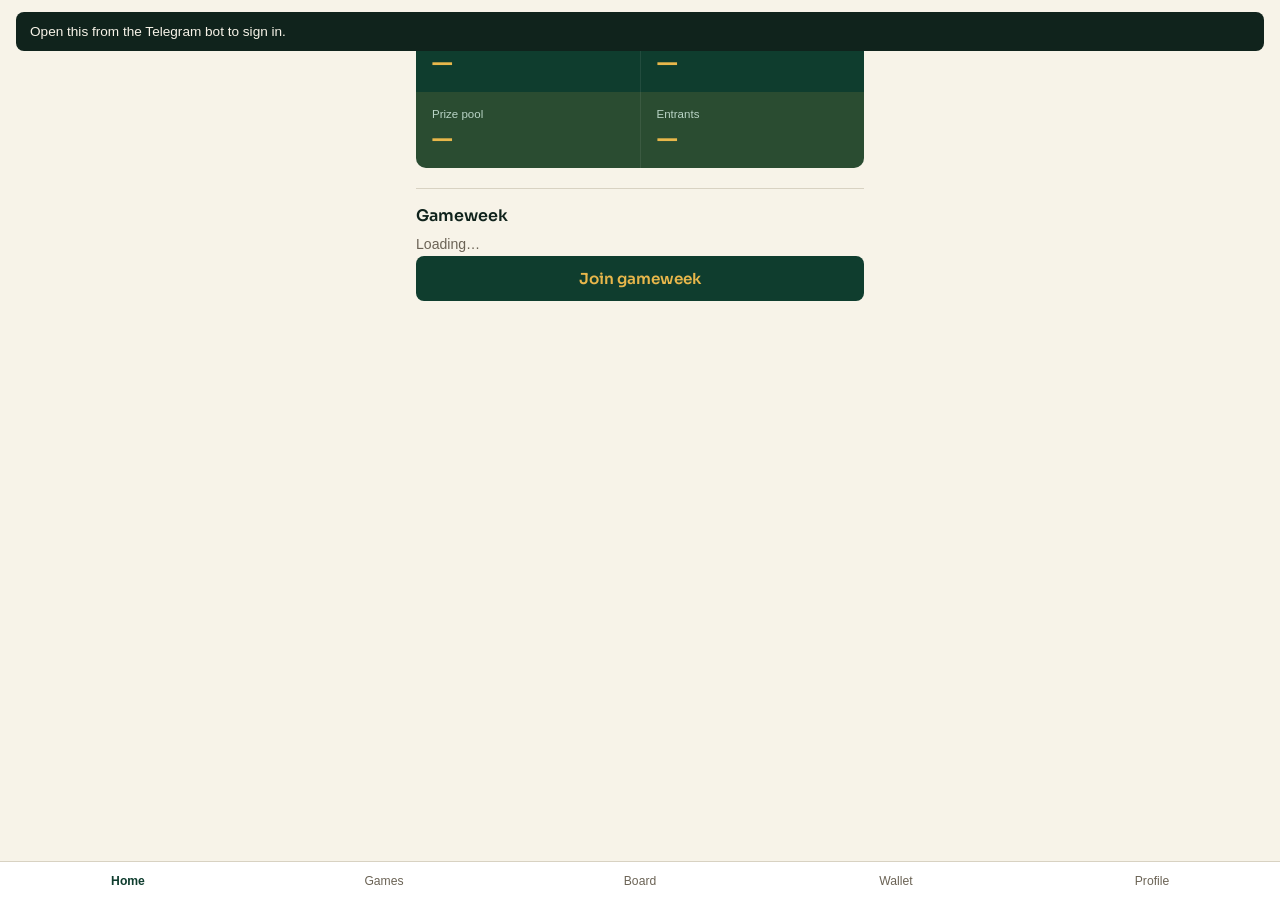
==== miniapp/index.html @ a46699a0 "initial app" ====
<!DOCTYPE html>
<html lang="en">
<head>
<meta charset="UTF-8" />
<meta name="viewport" content="width=device-width, initial-scale=1, viewport-fit=cover" />
<title>Weekly FPL Competition</title>
<script src="https://telegram.org/js/telegram-web-app.js"></script>
<link rel="preconnect" href="https://fonts.googleapis.com">
<link href="https://fonts.googleapis.com/css2?family=Sora:wght@400;600;700&display=swap" rel="stylesheet">
<link rel="stylesheet" href="style.css" />
</head>
<body>

<div id="toast" class="toast" hidden></div>

<main id="app">

  <!-- HOME -->
  <section class="screen" id="screen-home" data-screen>
    <div class="scoreboard">
      <div class="scoreboard-row">
        <div class="scoreboard-cell">
          <span class="cell-label">Wallet</span>
          <span class="cell-value" id="home-balance">—</span>
        </div>
        <div class="scoreboard-cell">
          <span class="cell-label">Your points</span>
          <span class="cell-value" id="home-points">—</span>
        </div>
      </div>
      <div class="scoreboard-row scoreboard-row--gold">
        <div class="scoreboard-cell">
          <span class="cell-label">Prize pool</span>
          <span class="cell-value" id="home-pool">—</span>
        </div>
        <div class="scoreboard-cell">
          <span class="cell-label">Entrants</span>
          <span class="cell-value" id="home-entrants">—</span>
        </div>
      </div>
    </div>

    <div class="block">
      <h2 id="home-gw-title">Gameweek</h2>
      <p class="muted" id="home-gw-deadline">Loading…</p>
      <p class="muted" id="home-gw-status"></p>
      <button class="btn btn-primary" id="join-btn">Join gameweek</button>
    </div>
  </section>

  <!-- GAMES -->
  <section class="screen" id="screen-games" data-screen hidden>
    <h2>This week</h2>
    <div id="games-card" class="block">Loading…</div>
  </section>

  <!-- LEADERBOARD -->
  <section class="screen" id="screen-leaderboard" data-screen hidden>
    <h2>Leaderboard</h2>
    <div id="leaderboard-list" class="list"></div>
  </section>

  <!-- WALLET -->
  <section class="screen" id="screen-wallet" data-screen hidden>
    <div class="balance-hero">
      <span class="cell-label">Available balance</span>
      <span class="cell-value cell-value--big" id="wallet-balance">—</span>
    </div>

    <div class="block">
      <h2>Deposit</h2>
      <p class="muted" id="deposit-instructions">Loading instructions…</p>
      <label class="field">
        <span>Method</span>
        <select id="deposit-method">
          <option value="telebirr">Telebirr</option>
          <option value="cbe">CBE</option>
        </select>
      </label>
      <label class="field">
        <span>Amount (ETB)</span>
        <input id="deposit-amount" type="number" min="1" inputmode="decimal" />
      </label>
      <label class="field">
        <span>Transaction ID</span>
        <input id="deposit-txn" type="text" placeholder="e.g. DIJ3USEE6B" />
      </label>
      <button class="btn btn-primary" id="deposit-submit">Submit for verification</button>
      <p class="muted small">Your wallet is credited after an admin verifies the payment.</p>
    </div>

    <div class="block">
      <h2>Recent deposits</h2>
      <div id="deposit-history" class="list"></div>
    </div>
  </section>

  <!-- PROFILE -->
  <section class="screen" id="screen-profile" data-screen hidden>
    <h2 id="profile-name">—</h2>
    <div class="list">
      <div class="list-row"><span>FPL Team</span><span id="profile-team">—</span></div>
      <div class="list-row"><span>Manager ID</span><span id="profile-manager-id">—</span></div>
      <div class="list-row"><span>Gameweeks played</span><span id="profile-gws">—</span></div>
      <div class="list-row"><span>Best rank</span><span id="profile-best-rank">—</span></div>
      <div class="list-row"><span>Total winnings</span><span id="profile-winnings">—</span></div>
    </div>
  </section>

</main>

<nav id="tabbar">
  <button data-target="screen-home" class="tab active">Home</button>
  <button data-target="screen-games" class="tab">Games</button>
  <button data-target="screen-leaderboard" class="tab">Board</button>
  <button data-target="screen-wallet" class="tab">Wallet</button>
  <button data-target="screen-profile" class="tab">Profile</button>
</nav>

<script src="app.js"></script>
</body>
</html>
---- miniapp/style.css ----
:root {
  --pitch: #0F3D2E;
  --pitch-light: #1B5E42;
  --gold: #E8B74B;
  --cream: #F7F3E8;
  --ink: #10231C;
  --danger: #C24C3B;
  --line: #D8D2C2;
  --radius: 10px;
}

* { box-sizing: border-box; }

html, body {
  height: 100%;
  margin: 0;
  background: var(--cream);
  color: var(--ink);
  font-family: -apple-system, BlinkMacSystemFont, "Segoe UI", sans-serif;
  padding-top: env(safe-area-inset-top, 0px);
  padding-bottom: env(safe-area-inset-bottom, 0px);
}

h2 {
  font-family: "Sora", sans-serif;
  font-weight: 600;
  font-size: 1rem;
  margin: 0 0 10px;
}

#app {
  max-width: 480px;
  margin: 0 auto;
  padding: 16px 16px 88px;
}

.screen[hidden] { display: none; }

/* --- Scoreboard hero (the one bold element) --- */
.scoreboard {
  background: var(--pitch);
  border-radius: var(--radius);
  overflow: hidden;
  margin-bottom: 20px;
}
.scoreboard-row {
  display: flex;
}
.scoreboard-row--gold { background: rgba(232, 183, 75, 0.12); }
.scoreboard-cell {
  flex: 1;
  padding: 16px;
  display: flex;
  flex-direction: column;
  gap: 4px;
  border-right: 1px solid rgba(255,255,255,0.08);
}
.scoreboard-cell:last-child { border-right: none; }
.cell-label {
  font-size: 0.72rem;
  color: #B9D4C6;
}
.cell-value {
  font-family: "Sora", sans-serif;
  font-variant-numeric: tabular-nums;
  font-size: 1.4rem;
  font-weight: 700;
  color: var(--gold);
}

.balance-hero {
  display: flex;
  flex-direction: column;
  gap: 4px;
  padding: 20px 4px 24px;
}
.balance-hero .cell-label { color: #6B6355; }
.balance-hero .cell-value--big {
  color: var(--pitch);
  font-size: 2.2rem;
}

/* --- Generic content blocks (not the SaaS-card kit: flat, divided by rules) --- */
.block {
  padding: 16px 0;
  border-top: 1px solid var(--line);
}
.block:first-of-type { border-top: none; }

.muted { color: #6B6355; font-size: 0.88rem; margin: 4px 0; }
.muted.small { font-size: 0.76rem; }

.btn {
  width: 100%;
  padding: 13px;
  border-radius: 8px;
  border: none;
  font-family: "Sora", sans-serif;
  font-weight: 600;
  font-size: 0.95rem;
  cursor: pointer;
}
.btn-primary {
  background: var(--pitch);
  color: var(--gold);
}
.btn-primary:active { background: var(--pitch-light); }
.btn-primary:disabled { opacity: 0.5; }

.field {
  display: flex;
  flex-direction: column;
  gap: 4px;
  margin-bottom: 12px;
  font-size: 0.82rem;
  color: #6B6355;
}
.field input, .field select {
  padding: 10px;
  border: 1px solid var(--line);
  border-radius: 8px;
  font-size: 0.95rem;
  background: white;
  color: var(--ink);
}

/* --- Lists: plain rows with dividers, like a scoreboard/ledger, not cards --- */
.list { display: flex; flex-direction: column; }
.list-row {
  display: flex;
  justify-content: space-between;
  padding: 10px 2px;
  border-bottom: 1px solid var(--line);
  font-size: 0.9rem;
}
.list-row:last-child { border-bottom: none; }
.list-row.me { background: rgba(232, 183, 75, 0.15); font-weight: 600; }
.list-row .rank {
  font-family: "Sora", sans-serif;
  font-variant-numeric: tabular-nums;
  width: 28px;
  color: #6B6355;
}
.list-row .name { flex: 1; padding: 0 8px; }
.list-row .points { font-variant-numeric: tabular-nums; }

/* --- Bottom tab bar --- */
#tabbar {
  position: fixed;
  bottom: 0;
  left: 0;
  right: 0;
  display: flex;
  background: white;
  border-top: 1px solid var(--line);
  padding-bottom: env(safe-area-inset-bottom, 0px);
}
.tab {
  flex: 1;
  border: none;
  background: none;
  padding: 12px 4px;
  font-size: 0.76rem;
  color: #6B6355;
  font-family: -apple-system, sans-serif;
}
.tab.active { color: var(--pitch); font-weight: 600; }

.toast {
  position: fixed;
  top: calc(env(safe-area-inset-top, 0px) + 12px);
  left: 16px;
  right: 16px;
  background: var(--ink);
  color: var(--cream);
  padding: 12px 14px;
  border-radius: 8px;
  font-size: 0.85rem;
  z-index: 999;
}

@media (prefers-color-scheme: dark) {
  html, body { background: #0B1712; color: var(--cream); }
  .field input, .field select { background: #16281F; color: var(--cream); border-color: #2A4638; }
  #tabbar { background: #0F1E17; border-color: #2A4638; }
  .block { border-color: #2A4638; }
  .list-row { border-color: #2A4638; }
}
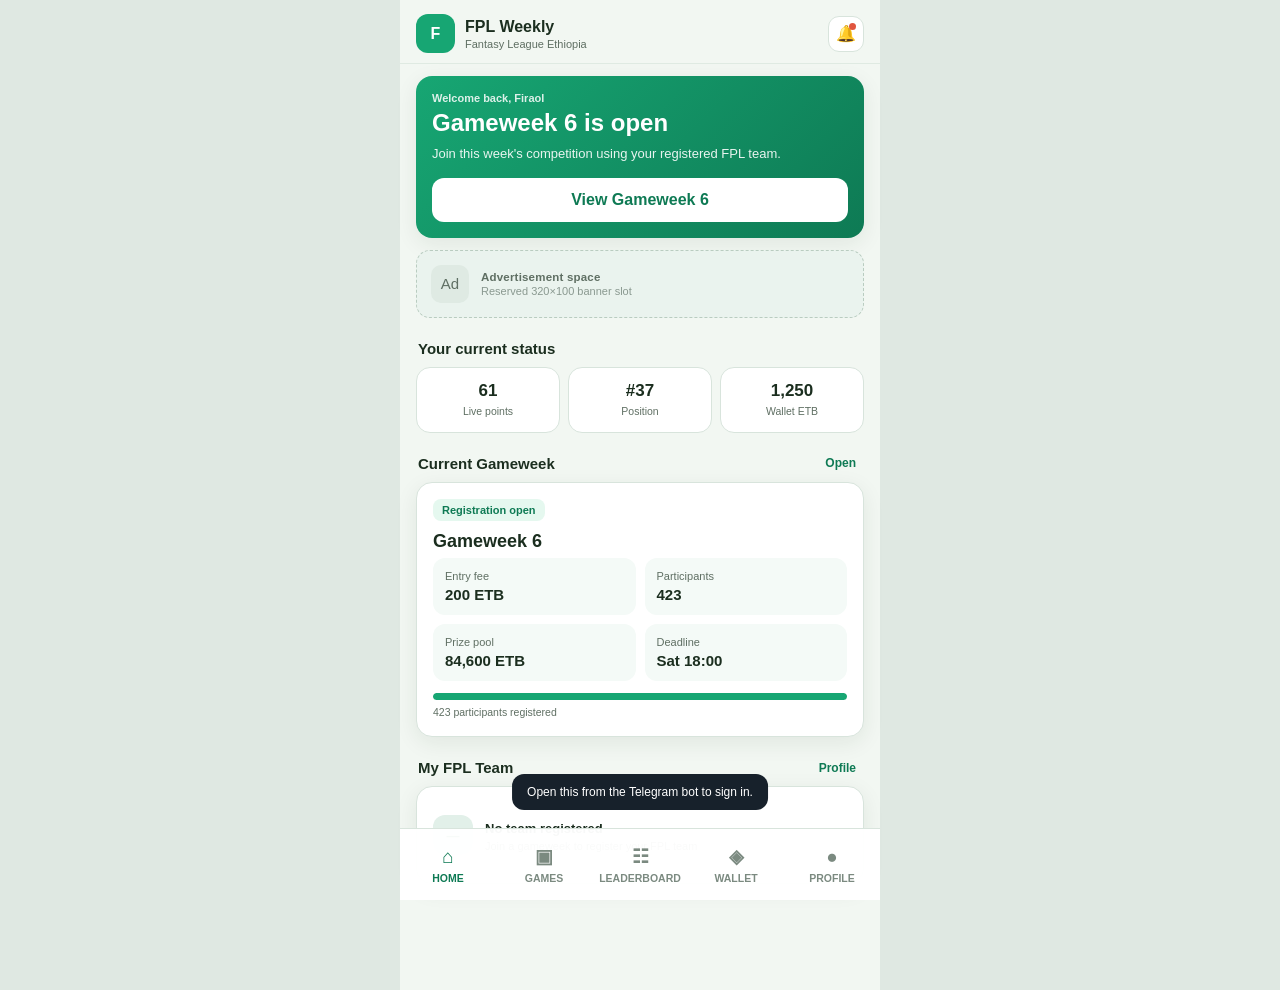
==== commit 58eb872b: "Redesign Mini App and add branded admin panel with real backend wiring" ====
--- a/miniapp/index.html
+++ b/miniapp/index.html
@@ -1,122 +1,979 @@
-<!DOCTYPE html>
+<!doctype html>
 <html lang="en">
 <head>
-<meta charset="UTF-8" />
-<meta name="viewport" content="width=device-width, initial-scale=1, viewport-fit=cover" />
-<title>Weekly FPL Competition</title>
+<meta charset="utf-8">
+<meta name="viewport" content="width=device-width,initial-scale=1,viewport-fit=cover">
+<title>FPL Weekly — Fantasy League Ethiopia</title>
 <script src="https://telegram.org/js/telegram-web-app.js"></script>
-<link rel="preconnect" href="https://fonts.googleapis.com">
-<link href="https://fonts.googleapis.com/css2?family=Sora:wght@400;600;700&display=swap" rel="stylesheet">
-<link rel="stylesheet" href="style.css" />
+<style>
+:root{
+  --bg:#f2f7f2;--card:#fff;--text:#1b2e1f;--muted:#5f6f63;
+  --green:#17a673;--green2:#0e7a54;--green-light:#e2f0e9;--green-soft:#d4efe3;
+  --line:#d8e4dc;--shadow:0 6px 22px rgba(23,50,30,.08);
+  --gold:#b8860b;--red:#c0473f;
+}
+*{box-sizing:border-box}
+body{
+  margin:0;background:#dfe8e2;color:var(--text);
+  font-family:-apple-system,BlinkMacSystemFont,"Segoe UI",Roboto,Arial,sans-serif;
+  -webkit-font-smoothing:antialiased;
+}
+button,input{font:inherit}
+.app{width:min(480px,100%);min-height:100vh;margin:auto;background:var(--bg);padding-bottom:82px;position:relative}
+
+header{
+  position:sticky;top:0;z-index:10;
+  background:rgba(242,247,242,.94);
+  backdrop-filter:blur(14px);
+  padding:14px 16px 10px;
+  border-bottom:1px solid rgba(216,228,220,.7);
+}
+.head{display:flex;align-items:center;justify-content:space-between}
+.brand{display:flex;gap:10px;align-items:center}
+.logo{width:39px;height:39px;border-radius:12px;background:var(--green);color:#fff;display:grid;place-items:center;font-weight:900}
+.brand b{font-size:16px}
+.brand small{display:block;color:var(--muted);font-size:11px;margin-top:2px}
+.bell{position:relative;width:36px;height:36px;border-radius:11px;border:1px solid var(--line);background:#fff;display:grid;place-items:center;font-size:16px;cursor:pointer}
+.bell .dot{position:absolute;top:6px;right:7px;width:7px;height:7px;border-radius:99px;background:#e0553f}
+
+main{padding:12px 16px}
+.screen{display:none}
+.screen.active{display:block}
+
+h1{font-size:24px;margin:5px 0 7px;font-weight:800}
+h2{font-size:18px;margin:0 0 6px;font-weight:800}
+h3{font-size:14px;margin:0 0 12px;font-weight:800}
+p{font-size:13px;line-height:1.5;color:var(--muted);margin:0}
+
+.card{background:var(--card);border:1px solid var(--line);border-radius:16px;padding:16px;margin-bottom:12px;box-shadow:var(--shadow)}
+.hero{background:linear-gradient(135deg,var(--green),var(--green2));color:#fff;border:0}
+.hero p{color:rgba(255,255,255,.9)}
+.eyebrow{font-size:11px;font-weight:700;opacity:.85}
+
+.btn{width:100%;border:0;border-radius:12px;padding:13px 15px;font-weight:700;cursor:pointer;transition:transform .1s ease, opacity .15s ease}
+.btn:active{transform:scale(.98)}
+.btn:disabled{opacity:.5;cursor:not-allowed}
+.btn.primary{background:var(--green);color:#fff}
+.btn.white{background:#fff;color:var(--green2)}
+.btn.secondary{background:#e2ece6;color:var(--text)}
+.btn.danger{background:#fff0f0;color:#b23b3b}
+
+.stack{display:grid;gap:9px}
+.center{text-align:center}
+.muted{color:var(--muted)}
+
+.input{width:100%;border:1px solid var(--line);border-radius:12px;padding:14px;outline:none;background:#fff}
+.input:focus{border-color:var(--green)}
+.input.err{border-color:var(--red)}
+.err-msg{color:var(--red);font-size:11px;margin-top:6px;display:none}
+.label{font-size:12px;font-weight:700;display:block;margin:0 0 7px;color:var(--text)}
+.field{margin:14px 0}
+.hint{font-size:11px;color:var(--muted);margin-top:6px}
+
+.row{display:flex;align-items:center;gap:12px;padding:12px 0;border-bottom:1px solid var(--line)}
+.row:last-child{border-bottom:0}
+.row-main{flex:1;min-width:0}
+.row-main b{font-size:13px}
+.row-main span{display:block;color:var(--muted);font-size:11px;margin-top:3px}
+
+.avatar{width:40px;height:40px;border-radius:12px;flex-shrink:0;background:var(--green-light);display:grid;place-items:center;font-weight:800;color:var(--green2);font-size:13px}
+.avatar.gold{background:#fbf1d9;color:var(--gold)}
+.avatar.sm{width:32px;height:32px;font-size:14px;border-radius:10px}
+
+.badge{display:inline-flex;border-radius:8px;padding:5px 9px;font-size:11px;font-weight:700}
+.live{background:#e5f8ef;color:#0e7a54}
+.pending{background:#fff4dc;color:#9b6500}
+.final{background:#e6f2e9;color:#1f6d4b}
+
+.alert{background:#fff7e5;color:#835d17;border-radius:12px;padding:12px;font-size:11.5px;line-height:1.45;margin-bottom:12px}
+
+.info-grid{display:grid;grid-template-columns:1fr 1fr;gap:9px}
+.info{background:#f4faf7;border-radius:12px;padding:12px}
+.info small{display:block;color:var(--muted);font-size:11px}
+.info b{display:block;margin-top:4px;font-size:15px}
+
+.stats{display:grid;grid-template-columns:repeat(3,1fr);gap:8px}
+.stats.four{grid-template-columns:repeat(2,1fr)}
+.stat{background:#fff;border:1px solid var(--line);border-radius:14px;padding:13px 8px;text-align:center}
+.stat b{display:block;font-size:17px}
+.stat span{font-size:10.5px;color:var(--muted)}
+
+.progress{height:7px;background:#deeae2;border-radius:99px;overflow:hidden;margin-top:12px}
+.progress i{display:block;height:100%;background:var(--green);border-radius:99px;transition:width .4s ease}
+
+.section{display:flex;justify-content:space-between;align-items:center;margin:22px 2px 10px}
+.section b{font-size:15px}
+.section button{border:0;background:none;color:var(--green2);font-size:12px;font-weight:700}
+
+.nav{position:fixed;bottom:0;left:50%;transform:translateX(-50%);width:min(480px,100%);height:72px;background:rgba(255,255,255,.97);border-top:1px solid var(--line);display:grid;grid-template-columns:repeat(5,1fr);padding-bottom:env(safe-area-inset-bottom);z-index:30}
+.nav button{border:0;background:none;color:#7b8a80;font-size:10.5px;font-weight:700}
+.nav button.active{color:var(--green2)}
+.nav span{display:block;font-size:19px;margin-bottom:4px}
+
+.back{border:0;background:none;padding:4px 0;color:var(--green2);font-weight:700;margin-bottom:14px}
+
+.modal{position:fixed;inset:0;background:rgba(0,0,0,.43);display:none;align-items:flex-end;z-index:50}
+.modal.show{display:flex}
+.sheet{background:#fff;width:min(480px,100%);margin:auto;border-radius:20px 20px 0 0;padding:17px 16px calc(18px + env(safe-area-inset-bottom));max-height:82vh;overflow:auto}
+.handle{height:4px;width:42px;background:#d0ded5;border-radius:99px;margin:0 auto 18px}
+
+.amount{text-align:center;font-size:32px;font-weight:900;margin:16px 0}
+
+.toast{position:fixed;z-index:70;left:50%;bottom:90px;transform:translate(-50%,15px);background:#17212b;color:#fff;border-radius:12px;padding:11px 15px;font-size:12px;max-width:90%;text-align:center;opacity:0;transition:.2s}
+.toast.show{opacity:1;transform:translate(-50%,0)}
+
+.registered-tag{display:flex;align-items:center;gap:8px;background:var(--green-light);color:var(--green2);border-radius:12px;padding:10px 12px;font-size:12px;font-weight:700;margin-bottom:12px}
+.registered-tag span{font-size:15px}
+
+.notif-item{padding:12px 0;border-bottom:1px solid var(--line)}
+.notif-item:last-child{border-bottom:0}
+.notif-item b{font-size:12.5px;display:block;margin-bottom:3px}
+.notif-item p{font-size:12px}
+.notif-item small{color:var(--muted);font-size:10.5px;display:block;margin-top:4px}
+
+.steps-track{display:flex;align-items:center;gap:6px;margin-bottom:16px}
+.steps-track i{flex:1;height:4px;border-radius:99px;background:#deeae2}
+.steps-track i.done{background:var(--green)}
+
+/* Ad slot — reserved placement for future sponsored banners */
+.ad-slot{
+  border:1px dashed #b9ccc0;border-radius:14px;background:#eaf3ee;
+  padding:14px;margin-bottom:12px;display:flex;align-items:center;gap:12px;
+}
+.ad-slot .ad-icon{width:38px;height:38px;border-radius:10px;background:#dfeae3;color:#5f6f63;display:grid;place-items:center;font-size:15px;flex-shrink:0}
+.ad-slot .ad-text b{display:block;font-size:11.5px;color:var(--muted);font-weight:800;letter-spacing:.2px}
+.ad-slot .ad-text span{display:block;font-size:11px;color:#8a9990;margin-top:2px}
+
+.pay-method{
+  display:flex;align-items:center;gap:12px;width:100%;text-align:left;
+  border:1px solid var(--line);border-radius:13px;padding:13px;background:#fff;
+  cursor:pointer;margin-bottom:9px;
+}
+.pay-method:active{transform:scale(.99)}
+.pay-method .pm-icon{width:38px;height:38px;border-radius:10px;display:grid;place-items:center;font-weight:900;color:#fff;font-size:12px;flex-shrink:0}
+.pay-method .pm-icon.telebirr{background:#5a2d82}
+.pay-method .pm-icon.cbe{background:#8b2e2e}
+.pay-method b{font-size:13px;display:block}
+.pay-method span{font-size:11px;color:var(--muted)}
+
+.copy-row{
+  display:flex;align-items:center;justify-content:space-between;gap:10px;
+  background:#f4faf7;border-radius:12px;padding:12px;margin:10px 0;
+}
+.copy-row .cr-label{font-size:11px;color:var(--muted);display:block}
+.copy-row .cr-value{font-size:15px;font-weight:800;letter-spacing:.3px;margin-top:2px;font-family:ui-monospace,SFMono-Regular,Menlo,monospace}
+.copy-row button{border:0;background:var(--green-light);color:var(--green2);font-weight:700;font-size:11.5px;padding:8px 12px;border-radius:9px;cursor:pointer;flex-shrink:0}
+</style>
 </head>
 <body>
-
-<div id="toast" class="toast" hidden></div>
-
-<main id="app">
-
-  <!-- HOME -->
-  <section class="screen" id="screen-home" data-screen>
-    <div class="scoreboard">
-      <div class="scoreboard-row">
-        <div class="scoreboard-cell">
-          <span class="cell-label">Wallet</span>
-          <span class="cell-value" id="home-balance">—</span>
-        </div>
-        <div class="scoreboard-cell">
-          <span class="cell-label">Your points</span>
-          <span class="cell-value" id="home-points">—</span>
-        </div>
+<div class="app">
+<header>
+  <div class="head">
+    <div class="brand">
+      <div class="logo">F</div>
+      <div><b>FPL Weekly</b><small>Fantasy League Ethiopia</small></div>
+    </div>
+    <button class="bell" onclick="openNotifications()" aria-label="Notifications">🔔<span class="dot" id="bellDot"></span></button>
+  </div>
+</header>
+
+<main>
+<!-- HOME -->
+<section id="home" class="screen active">
+  <div class="card hero">
+    <div class="eyebrow">Welcome back, <span id="heroName">Firaol</span></div>
+    <h1>Gameweek 6 is open</h1>
+    <p>Join this week's competition using your registered FPL team.</p>
+    <div style="height:14px"></div>
+    <button class="btn white" onclick="go('games')">View Gameweek 6</button>
+  </div>
+
+  <div class="ad-slot">
+    <div class="ad-icon">Ad</div>
+    <div class="ad-text"><b>Advertisement space</b><span>Reserved 320×100 banner slot</span></div>
+  </div>
+
+  <div class="section"><b>Your current status</b></div>
+  <div class="stats">
+    <div class="stat"><b id="homeLivePoints">61</b><span>Live points</span></div>
+    <div class="stat"><b id="homePosition">#37</b><span>Position</span></div>
+    <div class="stat"><b id="homeWallet">1,250</b><span>Wallet ETB</span></div>
+  </div>
+  <div class="section"><b>Current Gameweek</b><button onclick="go('games')">Open</button></div>
+  <div class="card">
+    <span class="badge live" id="homeStatusBadge">Registration open</span>
+    <h2 style="margin-top:10px">Gameweek 6</h2>
+    <div class="info-grid" id="homeGameweekInfo">
+      <div class="info"><small>Entry fee</small><b>200 ETB</b></div>
+      <div class="info"><small>Participants</small><b id="homeParticipants">423</b></div>
+      <div class="info"><small>Prize pool</small><b id="homePrizePool">84,600 ETB</b></div>
+      <div class="info"><small>Deadline</small><b>Sat 18:00</b></div>
+    </div>
+    <div class="progress"><i id="homeProgressBar"></i></div>
+    <p style="font-size:10.5px;margin-top:5px" id="homeParticipantCount">423 participants registered</p>
+  </div>
+  <div class="section"><b>My FPL Team</b><button onclick="go('profile')">Profile</button></div>
+  <div class="card">
+    <div class="row" id="homeTeamRow">
+      <div class="avatar">—</div>
+      <div class="row-main"><b>No team registered</b><span>Join a gameweek to register your FPL team</span></div>
+    </div>
+  </div>
+</section>
+
+<!-- GAMES -->
+<section id="games" class="screen">
+  <button class="back" onclick="go('home')">‹ Home</button>
+  <span class="badge live" id="gamesStatusBadge">Registration open</span>
+  <h1>Gameweek 6</h1>
+  <p>Entries close at the deadline below. Your score is pulled automatically from official FPL data once the gameweek starts.</p>
+  <div class="card" style="margin-top:14px">
+    <div class="info-grid" id="gamesGameweekInfo">
+      <div class="info"><small>Entry fee</small><b>200 ETB</b></div>
+      <div class="info"><small>Participants</small><b id="gamesParticipants">423</b></div>
+      <div class="info"><small>Prize pool</small><b id="gamesPrizePool">84,600 ETB</b></div>
+      <div class="info"><small>Deadline</small><b>Sat 18:00</b></div>
+    </div>
+  </div>
+  <div class="card">
+    <h3>Prize distribution</h3>
+    <div class="row">
+      <div class="avatar gold">1</div>
+      <div class="row-main"><b>1st Place</b></div>
+      <b id="firstPrize">33,800 ETB</b>
+    </div>
+    <div class="row">
+      <div class="avatar">2</div>
+      <div class="row-main"><b>2nd Place</b></div>
+      <b id="secondPrize">25,300 ETB</b>
+    </div>
+    <div class="row">
+      <div class="avatar">3</div>
+      <div class="row-main"><b>3rd Place</b></div>
+      <b id="thirdPrize">16,900 ETB</b>
+    </div>
+  </div>
+  <div class="alert">Your FPL score is collected automatically from official FPL data. You cannot manually enter or change points.</div>
+  <div id="gamesRegisteredNote" class="registered-tag" style="display:none">
+    <span>✓</span> Playing as <b id="gamesRegisteredTeam"></b> — no need to re-enter your Manager ID
+  </div>
+  <button class="btn primary" id="joinBtn" onclick="startEntry()">Join Gameweek · 200 ETB</button>
+  <button class="btn secondary" style="margin-top:9px" onclick="go('history')">View gameweek history</button>
+</section>
+
+<!-- ONE-TIME REGISTRATION: MANAGER ID ONLY (Telegram already provides name/phone) -->
+<section id="verify" class="screen">
+  <button class="back" onclick="go('games')">‹ Gameweek 6</button>
+  <span class="badge pending">One-time setup</span>
+  <h1>Link your FPL team</h1>
+  <p>Enter your official FPL Manager ID. We'll retrieve your team automatically — you won't be asked for it again.</p>
+  <div class="card" style="margin-top:15px">
+    <div class="row" style="border-bottom:1px solid var(--line);padding-bottom:14px;margin-bottom:4px">
+      <div class="avatar" id="verifyTgAvatar">F</div>
+      <div class="row-main"><b id="verifyTgName">Firaol Dugasaa</b><span id="verifyTgMeta">@firaol · 0961242949</span></div>
+      <span>✓</span>
+    </div>
+    <div class="field" style="margin-top:12px">
+      <label class="label">FPL Manager ID</label>
+      <input id="managerId" class="input" inputmode="numeric" placeholder="e.g. 123456">
+      <div class="err-msg" id="managerIdErr">Enter a valid Manager ID to continue.</div>
+      <p class="hint">Find this in the URL of your team page on the official Fantasy Premier League site.</p>
+    </div>
+    <button class="btn primary" onclick="verifyFPL()">Find my team</button>
+  </div>
+</section>
+
+<!-- CONFIRM TEAM (one-time) -->
+<section id="confirm" class="screen">
+  <button class="back" onclick="go('verify')">‹ Manager ID</button>
+  <span class="badge final">FPL verified</span>
+  <h1>Is this your team?</h1>
+  <p>Review the details retrieved from FPL. Once confirmed, this team is saved to your account for every future gameweek — you won't enter your Manager ID again.</p>
+  <div class="card" style="margin-top:15px;text-align:center">
+    <div class="avatar" style="margin:auto;width:60px;height:60px;font-size:16px" id="confirmAvatar">FD</div>
+    <h2 style="margin-top:12px" id="confirmTeamName">Buna Bandits</h2>
+    <p id="confirmManagerName">Firaol Dugasaa</p>
+    <div class="info-grid" style="margin-top:16px;text-align:left">
+      <div class="info"><small>Manager ID</small><b id="confirmManagerId">123456</b></div>
+      <div class="info"><small>Current GW</small><b>6</b></div>
+      <div class="info"><small>Overall rank</small><b>184,221</b></div>
+      <div class="info"><small>Current points</small><b>61</b></div>
+    </div>
+  </div>
+  <div class="stack">
+    <button class="btn primary" onclick="confirmTeam()">Yes, save this team &amp; join</button>
+    <button class="btn secondary" onclick="go('verify')">No, enter another ID</button>
+  </div>
+</section>
+
+<!-- QUICK JOIN (returning, already-registered users) -->
+<section id="quickjoin" class="screen">
+  <button class="back" onclick="go('games')">‹ Gameweek 6</button>
+  <span class="badge final">Registered team</span>
+  <h1>Confirm your entry</h1>
+  <p>You're already registered — no need to enter your Manager ID again.</p>
+  <div class="card" style="margin-top:15px">
+    <div class="row">
+      <div class="avatar" id="quickAvatar">FD</div>
+      <div class="row-main"><b id="quickTeamName">Buna Bandits</b><span id="quickManagerLine">Firaol Dugasaa · Manager ID 123456</span></div>
+      <span>✓</span>
+    </div>
+  </div>
+  <div class="card">
+    <div class="info-grid">
+      <div class="info"><small>Entry fee</small><b>200 ETB</b></div>
+      <div class="info"><small>Wallet balance</small><b id="quickWalletBalance">1,250 ETB</b></div>
+    </div>
+  </div>
+  <button class="btn primary" onclick="finishJoin()">Confirm &amp; join · 200 ETB</button>
+</section>
+
+<!-- WALLET -->
+<section id="wallet" class="screen">
+  <h1>Wallet</h1>
+  <p>Your internal competition wallet.</p>
+  <div class="card hero" style="margin-top:15px">
+    <div class="eyebrow">Available balance</div>
+    <div class="amount" style="color:#fff;margin:8px 0" id="walletBalance">1,250 ETB</div>
+    <div class="stack">
+      <button class="btn white" onclick="openModal('deposit')">Deposit</button>
+      <button class="btn white" onclick="openModal('withdraw')">Withdraw</button>
+    </div>
+  </div>
+  <div class="stats four">
+    <div class="stat"><b id="statPending">0 ETB</b><span>Pending balance</span></div>
+    <div class="stat"><b id="statDeposits">2,400 ETB</b><span>Total deposits</span></div>
+    <div class="stat"><b id="statEntries">12</b><span>Total entries</span></div>
+    <div class="stat"><b id="statWinnings">8,000 ETB</b><span>Total winnings</span></div>
+  </div>
+  <div class="section"><b>Transactions</b></div>
+  <div class="card" id="txList"></div>
+
+  <div class="ad-slot" style="margin-top:12px">
+    <div class="ad-icon">Ad</div>
+    <div class="ad-text"><b>Advertisement space</b><span>Reserved 320×100 banner slot</span></div>
+  </div>
+</section>
+
+<!-- LEADERBOARD -->
+<section id="leaderboard" class="screen">
+  <h1>Leaderboard</h1>
+  <p>Gameweek 6 · Live points are provisional.</p>
+  <div class="alert" style="margin-top:14px">Final ranking is generated only after official FPL score finalization.</div>
+  <div class="card">
+    <div class="row"><div class="avatar gold">1</div><div class="row-main"><b>Fira FC</b><span>FPL team</span></div><b>94 pts</b></div>
+    <div class="row"><div class="avatar">2</div><div class="row-main"><b>Arsenal X</b><span>FPL team</span></div><b>91 pts</b></div>
+    <div class="row"><div class="avatar">3</div><div class="row-main"><b>Oromia FC</b><span>FPL team</span></div><b>89 pts</b></div>
+    <div class="row"><div class="avatar">4</div><div class="row-main"><b>Blue Lions</b><span>FPL team</span></div><b>87 pts</b></div>
+    <div class="row"><div class="avatar">5</div><div class="row-main"><b>Addis FC</b><span>FPL team</span></div><b>85 pts</b></div>
+    <div class="row" style="background:#e4f2ea;border-radius:12px;padding:12px 8px">
+      <div class="avatar">37</div>
+      <div class="row-main"><b>You</b><span id="lbTeamName">Buna Bandits</span></div>
+      <b>71 pts</b>
+    </div>
+  </div>
+  <div class="card center">
+    <p>Your position</p>
+    <div style="font-size:34px;font-weight:900">#37</div>
+    <p style="margin-top:8px">Your score</p>
+    <div style="font-size:24px;font-weight:900">71 points</div>
+  </div>
+  <button class="btn secondary" onclick="go('history')">View past gameweeks</button>
+</section>
+
+<!-- HISTORY / TRANSPARENCY -->
+<section id="history" class="screen">
+  <button class="back" onclick="go('leaderboard')">‹ Leaderboard</button>
+  <h1>Gameweek history</h1>
+  <p>Every result is generated from verified FPL data and published for full transparency.</p>
+  <div class="card" style="margin-top:14px">
+    <div class="row">
+      <div class="avatar sm">5</div>
+      <div class="row-main"><b>GW5 · Winner: Manager C</b><span>121 participants · Winning score 101 pts</span></div>
+      <b>9,600 ETB</b>
+    </div>
+    <div class="row">
+      <div class="avatar sm">4</div>
+      <div class="row-main"><b>GW4 · Winner: Manager B</b><span>74 participants · Winning score 92 pts</span></div>
+      <b>5,900 ETB</b>
+    </div>
+    <div class="row">
+      <div class="avatar sm">3</div>
+      <div class="row-main"><b>GW3 · Winner: Manager A</b><span>50 participants · Winning score 87 pts</span></div>
+      <b>4,000 ETB</b>
+    </div>
+  </div>
+  <p style="font-size:11px;text-align:center;margin-top:4px">All payouts shown as Success have been verified and paid out.</p>
+</section>
+
+<!-- PROFILE -->
+<section id="profile" class="screen">
+  <h1>My Profile</h1>
+  <div class="card center" style="margin-top:15px">
+    <div class="avatar" style="width:64px;height:64px;margin:auto;font-size:18px" id="profileAvatar">F</div>
+    <h2 style="margin-top:12px" id="profileName">Firaol Dugasaa</h2>
+    <p id="profileUsername">@firaol</p>
+  </div>
+  <div class="card">
+    <div class="row"><div class="row-main"><b>Telegram phone</b><span id="profilePhone">0961242949</span></div></div>
+    <div class="row"><div class="row-main"><b>FPL team</b><span id="profileTeamName">Not registered yet</span></div></div>
+    <div class="row"><div class="row-main"><b>Manager ID</b><span id="profileManagerId">—</span></div></div>
+    <div class="row"><div class="row-main"><b>Gameweeks played</b><span>12</span></div></div>
+    <div class="row"><div class="row-main"><b>Total points</b><span>842</span></div></div>
+    <div class="row"><div class="row-main"><b>Best rank</b><span>#1</span></div></div>
+    <div class="row"><div class="row-main"><b>Total entries</b><span>12</span></div></div>
+    <div class="row"><div class="row-main"><b>Total winnings</b><span>24,500 ETB</span></div></div>
+    <div class="row"><div class="row-main"><b>Total withdrawals</b><span>10,000 ETB</span></div></div>
+  </div>
+</section>
+
+<!-- FINAL RESULT -->
+<section id="result" class="screen">
+  <span class="badge final">Final</span>
+  <h1>Gameweek 5 result</h1>
+  <p>Official FPL score finalized and ranking completed.</p>
+  <div class="card center" style="margin-top:15px">
+    <div style="font-size:40px;font-weight:900">#1</div>
+    <p>Final position</p>
+    <div style="font-size:26px;font-weight:900">92 points</div>
+    <p style="margin-top:10px">Prize awarded</p>
+    <div style="font-size:24px;font-weight:900">8,000 ETB</div>
+  </div>
+  <button class="btn primary" onclick="go('wallet')">View wallet</button>
+</section>
+</main>
+
+<nav class="nav">
+  <button data-go="home" class="active"><span>⌂</span>HOME</button>
+  <button data-go="games"><span>▣</span>GAMES</button>
+  <button data-go="leaderboard"><span>☷</span>LEADERBOARD</button>
+  <button data-go="wallet"><span>◈</span>WALLET</button>
+  <button data-go="profile"><span>●</span>PROFILE</button>
+</nav>
+</div>
+
+<div id="modal" class="modal">
+  <div class="sheet">
+    <div class="handle"></div>
+    <div id="modalBody"></div>
+  </div>
+</div>
+<div id="toast" class="toast"></div>
+
+<script>
+// ============================================================
+// API
+// ============================================================
+const API_BASE = ""; // same-origin: FastAPI serves this file at /miniapp/
+const tg = window.Telegram ? window.Telegram.WebApp : null;
+if (tg) { tg.ready(); tg.expand(); }
+
+let authToken = null;
+
+async function api(path, options = {}) {
+  const headers = { "Content-Type": "application/json", ...(options.headers || {}) };
+  if (authToken) headers.Authorization = `Bearer ${authToken}`;
+  const resp = await fetch(`${API_BASE}${path}`, { ...options, headers });
+  if (!resp.ok) {
+    const body = await resp.json().catch(() => ({}));
+    throw new Error(body.detail || `Request failed (${resp.status})`);
+  }
+  return resp.status === 204 ? null : resp.json();
+}
+
+async function authenticate() {
+  if (!tg || !tg.initData) {
+    toast("Open this from the Telegram bot to sign in.");
+    return false;
+  }
+  const data = await api("/auth/telegram-webapp", {
+    method: "POST",
+    body: JSON.stringify({ init_data: tg.initData }),
+  });
+  authToken = data.access_token;
+  return true;
+}
+
+// ============================================================
+// TELEGRAM IDENTITY — real, from Telegram's signed initData (verified
+// server-side on the /auth/telegram-webapp call above). Phone number
+// isn't available via the Mini App API — it's captured once by the bot
+// during /start and stored server-side, so we pull it from /users/me/profile.
+// ============================================================
+const tgUser = (tg && tg.initDataUnsafe && tg.initDataUnsafe.user) || {
+  first_name: "there", last_name: "", username: "",
+};
+const telegramFullName = [tgUser.first_name, tgUser.last_name].filter(Boolean).join(" ");
+
+// ============================================================
+// STATE — populated from the backend, not hardcoded demo data
+// ============================================================
+let currentGameweek = null;   // GameweekOut from /gameweeks/current
+let profile = null;           // ProfileOut from /users/me/profile
+let wallet = null;            // WalletOut from /wallet/me
+let pendingManagerLookup = null; // { manager_id, team_name, manager_name } while verify->confirm is in progress
+let pendingDeposit = null;    // { amount, method } while the deposit modal is open
+let depositAccounts = null;   // from /deposits/instructions
+
+function etb(n) {
+  return Number(n).toLocaleString("en-US", { maximumFractionDigits: 0 }) + " ETB";
+}
+function roundPrize(n) { return Math.floor(n / 100) * 100; }
+
+// ============================================================
+// DOM ELEMENTS (unchanged ids from the original design)
+// ============================================================
+const homeParticipantsEl = document.getElementById('homeParticipants');
+const homePrizePoolEl    = document.getElementById('homePrizePool');
+const homeParticipantCount = document.getElementById('homeParticipantCount');
+const homeProgressBar    = document.getElementById('homeProgressBar');
+const homeTeamRow        = document.getElementById('homeTeamRow');
+const homeWalletEl       = document.getElementById('homeWallet');
+const homeStatusBadge    = document.getElementById('homeStatusBadge');
+
+const gamesParticipantsEl = document.getElementById('gamesParticipants');
+const gamesPrizePoolEl    = document.getElementById('gamesPrizePool');
+const gamesStatusBadge    = document.getElementById('gamesStatusBadge');
+const firstPrizeEl        = document.getElementById('firstPrize');
+const secondPrizeEl       = document.getElementById('secondPrize');
+const thirdPrizeEl        = document.getElementById('thirdPrize');
+const joinBtn             = document.getElementById('joinBtn');
+const gamesRegisteredNote = document.getElementById('gamesRegisteredNote');
+const gamesRegisteredTeam = document.getElementById('gamesRegisteredTeam');
+
+const walletBalanceEl = document.getElementById('walletBalance');
+
+// ============================================================
+// RENDER
+// ============================================================
+function render() {
+  document.getElementById('heroName').textContent = tgUser.first_name || 'there';
+  document.getElementById('profileName').textContent = telegramFullName || (profile && profile.full_name) || '—';
+  document.getElementById('profileUsername').textContent = tgUser.username ? '@' + tgUser.username : '';
+  document.getElementById('verifyTgName').textContent = telegramFullName;
+  document.getElementById('verifyTgAvatar').textContent = (tgUser.first_name || '?').charAt(0);
+  document.getElementById('confirmManagerName').textContent = telegramFullName;
+
+  if (!currentGameweek) return;
+
+  const pool = Number(currentGameweek.prize_pool);
+  const poolFormatted = etb(pool);
+  const participantsFormatted = currentGameweek.participants.toLocaleString('en-US');
+  const statusLabel = currentGameweek.status.replace(/_/g, ' ');
+
+  homeParticipantsEl.textContent = participantsFormatted;
+  homePrizePoolEl.textContent = poolFormatted;
+  homeParticipantCount.textContent = participantsFormatted + ' participants registered';
+  if (wallet) homeWalletEl.textContent = Number(wallet.available_balance).toLocaleString('en-US');
+  let pct = Math.min((currentGameweek.participants / 1000) * 100, 100);
+  homeProgressBar.style.width = pct + '%';
+  homeStatusBadge.textContent = statusLabel;
+  gamesStatusBadge.textContent = statusLabel;
+  document.querySelector('#home h1').textContent = `Gameweek ${currentGameweek.gw_number} is open`;
+  document.querySelectorAll('#games h1')[0].textContent = `Gameweek ${currentGameweek.gw_number}`;
+
+  gamesParticipantsEl.textContent = participantsFormatted;
+  gamesPrizePoolEl.textContent = poolFormatted;
+
+  // Prize distribution is an ESTIMATE from the live pool until the
+  // gameweek is finalized — actual Prize records are only created after
+  // official FPL scores settle (see the v2 spec's SCORES_FINAL step).
+  firstPrizeEl.textContent  = etb(roundPrize(pool * 0.40));
+  secondPrizeEl.textContent = etb(roundPrize(pool * 0.30));
+  thirdPrizeEl.textContent  = etb(roundPrize(pool * 0.20));
+
+  if (wallet) walletBalanceEl.textContent = etb(wallet.available_balance);
+
+  const hasTeam = profile && profile.fpl_manager_id;
+  if (hasTeam) {
+    const initials = (tgUser.first_name || '?').charAt(0) + (tgUser.last_name || '').charAt(0);
+    homeTeamRow.innerHTML = `
+      <div class="avatar">${initials}</div>
+      <div class="row-main"><b>${profile.fpl_team_name}</b><span>${telegramFullName} · Manager ID ${profile.fpl_manager_id}</span></div>
+      <span>✓</span>`;
+    document.getElementById('profileTeamName').textContent = profile.fpl_team_name;
+    document.getElementById('profileManagerId').textContent = profile.fpl_manager_id;
+    document.getElementById('lbTeamName').textContent = profile.fpl_team_name;
+    gamesRegisteredNote.style.display = 'flex';
+    gamesRegisteredTeam.textContent = profile.fpl_team_name;
+  } else {
+    homeTeamRow.innerHTML = `
+      <div class="avatar">—</div>
+      <div class="row-main"><b>No team registered</b><span>Join a gameweek to register your FPL team</span></div>`;
+    gamesRegisteredNote.style.display = 'none';
+  }
+
+  if (profile) {
+    document.getElementById('profilePhone').textContent = profile.phone_number || '—';
+    document.querySelector('#profile .row:nth-child(4) span').textContent = profile.total_gameweeks;
+    document.querySelector('#profile .row:nth-child(5) span').textContent = profile.total_points;
+    document.querySelector('#profile .row:nth-child(6) span').textContent = profile.best_rank ? '#' + profile.best_rank : '—';
+    document.querySelector('#profile .row:nth-child(7) span').textContent = profile.total_gameweeks;
+    document.querySelector('#profile .row:nth-child(8) span').textContent = etb(profile.total_winnings);
+    document.querySelector('#profile .row:nth-child(9) span').textContent = etb(profile.total_withdrawals);
+  }
+
+  const joined = currentGameweek.my_entry_status === 'confirmed';
+  if (joined) {
+    joinBtn.textContent = `Entry confirmed for Gameweek ${currentGameweek.gw_number}`;
+    joinBtn.disabled = true;
+  } else {
+    joinBtn.textContent = 'Join Gameweek · ' + etb(currentGameweek.entry_fee);
+    joinBtn.disabled = currentGameweek.status !== 'registration_open';
+  }
+}
+
+async function renderWallet() {
+  try {
+    const txns = await api('/wallet/transactions');
+    const statusClass = { success: 'live', approved: 'live', pending: 'pending', failed: 'final', rejected: 'final', cancelled: 'final', reversed: 'final' };
+    const labelMap = { deposit: 'Deposit', entry_fee: 'Gameweek entry', prize: 'Prize', withdrawal: 'Withdrawal', refund: 'Refund', adjustment: 'Adjustment' };
+
+    let pendingTotal = 0, depositsTotal = 0, winningsTotal = 0, entriesCount = 0;
+    txns.forEach(t => {
+      const amt = Number(t.amount);
+      if (t.status === 'pending') pendingTotal += Math.max(amt, 0);
+      if (t.type === 'deposit' && (t.status === 'approved' || t.status === 'success')) depositsTotal += amt;
+      if (t.type === 'prize') winningsTotal += amt;
+      if (t.type === 'entry_fee') entriesCount += 1;
+    });
+    document.getElementById('statPending').textContent = etb(pendingTotal);
+    document.getElementById('statDeposits').textContent = etb(depositsTotal);
+    document.getElementById('statEntries').textContent = entriesCount;
+    document.getElementById('statWinnings').textContent = etb(winningsTotal);
+
+    const txList = document.getElementById('txList');
+    txList.innerHTML = txns.length ? txns.map(t => {
+      const amt = Number(t.amount);
+      const sign = amt >= 0 ? '+' : '-';
+      const icon = amt >= 0 ? '+' : '−';
+      const methodTag = t.method ? ' · ' + t.method : '';
+      return `
+      <div class="row">
+        <div class="avatar sm">${icon}</div>
+        <div class="row-main"><b>${labelMap[t.type] || t.type}</b><span>${methodTag ? methodTag.slice(3) : ''}${methodTag ? ' · ' : ''}${t.status}</span></div>
+        <b>${sign}${Math.abs(amt).toLocaleString('en-US')} ETB</b>
+      </div>`;
+    }).join('') : '<p class="muted" style="padding:8px 0">No transactions yet.</p>';
+  } catch (e) { /* wallet screen just shows empty state */ }
+}
+
+// ============================================================
+// NAVIGATION
+// ============================================================
+const screens = [...document.querySelectorAll('.screen')];
+const nav = [...document.querySelectorAll('.nav button')];
+
+function go(id) {
+  screens.forEach(x => x.classList.toggle('active', x.id === id));
+  nav.forEach(x => x.classList.toggle('active', x.dataset.go === id));
+  scrollTo({ top: 0, behavior: 'smooth' });
+  if (id === 'wallet') renderWallet();
+  if (id === 'leaderboard') renderLeaderboard();
+  if (id === 'history') renderHistory();
+}
+nav.forEach(x => x.onclick = () => go(x.dataset.go));
+
+async function renderLeaderboard() {
+  if (!currentGameweek) return;
+  try {
+    const rows = await api(`/gameweeks/${currentGameweek.id}/leaderboard`);
+    const list = document.querySelector('#leaderboard .card');
+    if (!rows.length) {
+      list.innerHTML = '<p class="muted">No scores yet — check back once the gameweek is live.</p>';
+      return;
+    }
+    const me = rows.find(r => r.is_me);
+    list.innerHTML = rows.slice(0, 10).map((r, i) => `
+      <div class="row" ${r.is_me ? 'style="background:#e4f2ea;border-radius:12px;padding:12px 8px"' : ''}>
+        <div class="avatar ${i === 0 ? 'gold' : ''}">${r.rank ?? i + 1}</div>
+        <div class="row-main"><b>${r.is_me ? 'You' : r.display_name}</b><span>FPL team</span></div>
+        <b>${r.points} pts</b>
+      </div>`).join('');
+    if (me) {
+      document.querySelector('#leaderboard .card.center div:nth-child(2)').textContent = '#' + (me.rank ?? '—');
+      document.querySelector('#leaderboard .card.center div:nth-child(4)').textContent = me.points + ' points';
+    }
+  } catch (e) { /* leave the placeholder rows */ }
+}
+
+async function renderHistory() {
+  try {
+    const gws = await api('/gameweeks/history');
+    const list = document.querySelector('#history .card');
+    list.innerHTML = gws.length ? gws.map(g => `
+      <div class="row">
+        <div class="avatar sm">${g.gw_number}</div>
+        <div class="row-main"><b>GW${g.gw_number}${g.winner_team_name ? ' · Winner: ' + g.winner_team_name : ''}</b><span>${g.participants} participants</span></div>
+        <b>${g.winner_prize ? etb(g.winner_prize) : '—'}</b>
+      </div>`).join('') : '<p class="muted">No archived gameweeks yet.</p>';
+  } catch (e) { /* leave empty */ }
+}
+
+// ============================================================
+// JOIN FLOW
+// ============================================================
+function startEntry() {
+  if (!currentGameweek) return;
+  if (currentGameweek.my_entry_status === 'confirmed') { go('wallet'); return; }
+  if (profile && profile.fpl_manager_id) {
+    const initials = (tgUser.first_name || '?').charAt(0) + (tgUser.last_name || '').charAt(0);
+    document.getElementById('quickAvatar').textContent = initials;
+    document.getElementById('quickTeamName').textContent = profile.fpl_team_name;
+    document.getElementById('quickManagerLine').textContent = telegramFullName + ' · Manager ID ' + profile.fpl_manager_id;
+    document.getElementById('quickWalletBalance').textContent = wallet ? etb(wallet.available_balance) : '—';
+    go('quickjoin');
+  } else {
+    go('verify');
+  }
+}
+
+async function verifyFPL() {
+  const input = document.getElementById('managerId');
+  const err = document.getElementById('managerIdErr');
+  const id = input.value.trim();
+  if (!/^\d{3,10}$/.test(id)) {
+    input.classList.add('err'); err.style.display = 'block'; return;
+  }
+  input.classList.remove('err'); err.style.display = 'none';
+
+  try {
+    const team = await api('/fpl/lookup', { method: 'POST', body: JSON.stringify({ manager_id: id }) });
+    pendingManagerLookup = team;
+    document.getElementById('confirmManagerId').textContent = team.manager_id;
+    document.getElementById('confirmTeamName').textContent = team.team_name;
+    const initials = (tgUser.first_name || '?').charAt(0) + (tgUser.last_name || '').charAt(0);
+    document.getElementById('confirmAvatar').textContent = initials;
+    document.querySelector('#confirm .info-grid .info:nth-child(3) b').textContent = currentGameweek ? currentGameweek.gw_number : '—';
+    document.querySelector('#confirm .info-grid .info:nth-child(4) b').textContent = '—';
+    go('confirm');
+  } catch (e) {
+    input.classList.add('err');
+    err.textContent = e.message || 'No FPL manager found with that ID.';
+    err.style.display = 'block';
+  }
+}
+
+async function confirmTeam() {
+  if (!pendingManagerLookup) return;
+  try {
+    await api('/fpl/confirm', { method: 'POST', body: JSON.stringify({ manager_id: pendingManagerLookup.manager_id }) });
+    toast('Team saved to your account');
+    await loadProfile();
+    render();
+    finishJoin();
+  } catch (e) {
+    toast(e.message);
+  }
+}
+
+async function finishJoin() {
+  if (!currentGameweek) return;
+  try {
+    currentGameweek = await api(`/gameweeks/${currentGameweek.id}/join`, { method: 'POST' });
+    await loadWallet();
+    render();
+    toast(`Entry confirmed for Gameweek ${currentGameweek.gw_number}`);
+    setTimeout(() => go('wallet'), 700);
+  } catch (e) {
+    toast(e.message);
+    go('wallet');
+  }
+}
+
+// ============================================================
+// MODAL (deposit / withdraw)
+// ============================================================
+function openModal(type) {
+  if (type === 'deposit') { pendingDeposit = null; showDepositStep1(); }
+  if (type === 'withdraw') {
+    const body = document.getElementById('modalBody');
+    body.innerHTML = `
+      <h2>Withdraw</h2>
+      <p>Withdraw from your available balance to your registered payment account.</p>
+      <div class="field">
+        <label class="label">Amount (ETB)</label>
+        <input id="withdrawAmount" class="input" value="500" inputmode="decimal">
       </div>
-      <div class="scoreboard-row scoreboard-row--gold">
-        <div class="scoreboard-cell">
-          <span class="cell-label">Prize pool</span>
-          <span class="cell-value" id="home-pool">—</span>
-        </div>
-        <div class="scoreboard-cell">
-          <span class="cell-label">Entrants</span>
-          <span class="cell-value" id="home-entrants">—</span>
-        </div>
+      <div class="field">
+        <label class="label">Destination account</label>
+        <input id="withdrawAccount" class="input" placeholder="Telebirr or bank account number">
       </div>
-    </div>
-
-    <div class="block">
-      <h2 id="home-gw-title">Gameweek</h2>
-      <p class="muted" id="home-gw-deadline">Loading…</p>
-      <p class="muted" id="home-gw-status"></p>
-      <button class="btn btn-primary" id="join-btn">Join gameweek</button>
-    </div>
-  </section>
-
-  <!-- GAMES -->
-  <section class="screen" id="screen-games" data-screen hidden>
-    <h2>This week</h2>
-    <div id="games-card" class="block">Loading…</div>
-  </section>
-
-  <!-- LEADERBOARD -->
-  <section class="screen" id="screen-leaderboard" data-screen hidden>
-    <h2>Leaderboard</h2>
-    <div id="leaderboard-list" class="list"></div>
-  </section>
-
-  <!-- WALLET -->
-  <section class="screen" id="screen-wallet" data-screen hidden>
-    <div class="balance-hero">
-      <span class="cell-label">Available balance</span>
-      <span class="cell-value cell-value--big" id="wallet-balance">—</span>
-    </div>
-
-    <div class="block">
-      <h2>Deposit</h2>
-      <p class="muted" id="deposit-instructions">Loading instructions…</p>
-      <label class="field">
-        <span>Method</span>
-        <select id="deposit-method">
-          <option value="telebirr">Telebirr</option>
-          <option value="cbe">CBE</option>
-        </select>
-      </label>
-      <label class="field">
-        <span>Amount (ETB)</span>
-        <input id="deposit-amount" type="number" min="1" inputmode="decimal" />
-      </label>
-      <label class="field">
-        <span>Transaction ID</span>
-        <input id="deposit-txn" type="text" placeholder="e.g. DIJ3USEE6B" />
-      </label>
-      <button class="btn btn-primary" id="deposit-submit">Submit for verification</button>
-      <p class="muted small">Your wallet is credited after an admin verifies the payment.</p>
-    </div>
-
-    <div class="block">
-      <h2>Recent deposits</h2>
-      <div id="deposit-history" class="list"></div>
-    </div>
-  </section>
-
-  <!-- PROFILE -->
-  <section class="screen" id="screen-profile" data-screen hidden>
-    <h2 id="profile-name">—</h2>
-    <div class="list">
-      <div class="list-row"><span>FPL Team</span><span id="profile-team">—</span></div>
-      <div class="list-row"><span>Manager ID</span><span id="profile-manager-id">—</span></div>
-      <div class="list-row"><span>Gameweeks played</span><span id="profile-gws">—</span></div>
-      <div class="list-row"><span>Best rank</span><span id="profile-best-rank">—</span></div>
-      <div class="list-row"><span>Total winnings</span><span id="profile-winnings">—</span></div>
-    </div>
-  </section>
-
-</main>
-
-<nav id="tabbar">
-  <button data-target="screen-home" class="tab active">Home</button>
-  <button data-target="screen-games" class="tab">Games</button>
-  <button data-target="screen-leaderboard" class="tab">Board</button>
-  <button data-target="screen-wallet" class="tab">Wallet</button>
-  <button data-target="screen-profile" class="tab">Profile</button>
-</nav>
-
-<script src="app.js"></script>
+      <div class="alert">Funds are held pending review, then paid to the account above.</div>
+      <button class="btn primary" onclick="handleWithdraw()">Continue</button>`;
+  }
+  document.getElementById('modal').classList.add('show');
+}
+
+async function showDepositStep1() {
+  if (!depositAccounts) {
+    try { depositAccounts = await api('/deposits/instructions'); } catch (e) { toast(e.message); return; }
+  }
+  const body = document.getElementById('modalBody');
+  body.innerHTML = `
+    <h2>Deposit</h2>
+    <p>Enter an amount, then choose how you'd like to pay.</p>
+    <div class="field">
+      <label class="label">Amount (ETB)</label>
+      <input id="depositAmount" class="input" value="500" inputmode="decimal">
+    </div>
+    <label class="label">Payment method</label>
+    <button class="pay-method" onclick="chooseDepositMethod('telebirr')">
+      <div class="pm-icon telebirr">TB</div>
+      <div><b>Telebirr</b><span>Send via mobile money</span></div>
+    </button>
+    <button class="pay-method" onclick="chooseDepositMethod('cbe')">
+      <div class="pm-icon cbe">CBE</div>
+      <div><b>Commercial Bank of Ethiopia</b><span>Bank transfer</span></div>
+    </button>`;
+}
+
+function chooseDepositMethod(method) {
+  const amt = parseFloat(document.getElementById('depositAmount').value) || 0;
+  if (amt <= 0) { toast('Enter a valid amount'); return; }
+  pendingDeposit = { amount: amt, method: method };
+  showDepositStep2();
+}
+
+function showDepositStep2() {
+  const isTelebirr = pendingDeposit.method === 'telebirr';
+  const label = isTelebirr ? 'Telebirr' : 'Commercial Bank of Ethiopia';
+  const account = isTelebirr ? depositAccounts.telebirr_receiver_number : depositAccounts.cbe_account_number;
+  const holder = isTelebirr ? depositAccounts.telebirr_receiver_name : depositAccounts.cbe_receiver_name;
+  const body = document.getElementById('modalBody');
+  body.innerHTML = `
+    <h2>Pay with ${label}</h2>
+    <p>Send exactly <b>${etb(pendingDeposit.amount)}</b> to the account below, then enter the transaction ID from your payment confirmation.</p>
+    <div class="copy-row">
+      <div><span class="cr-label">${label} number</span><span class="cr-value" id="accNumber">${account}</span></div>
+      <button onclick="copyAccountNumber()">Copy</button>
+    </div>
+    <p style="font-size:11.5px">Account name: <b style="color:var(--text)">${holder}</b></p>
+    <div class="field">
+      <label class="label">Transaction ID / reference code</label>
+      <input id="depositTxCode" class="input" placeholder="e.g. DIJ3USEE6B" style="text-transform:uppercase">
+      <div class="err-msg" id="depositTxCodeErr">Enter the transaction ID from your payment confirmation.</div>
+      <p class="hint">Found in the SMS or receipt you got after sending the payment.</p>
+    </div>
+    <div class="alert">Deposits are held as Pending until the payment is verified by an admin.</div>
+    <div class="stack">
+      <button class="btn primary" onclick="submitDepositForVerification()">Submit for verification</button>
+      <button class="btn secondary" onclick="showDepositStep1()">‹ Change method</button>
+    </div>`;
+}
+
+function copyAccountNumber() {
+  const isTelebirr = pendingDeposit.method === 'telebirr';
+  const account = isTelebirr ? depositAccounts.telebirr_receiver_number : depositAccounts.cbe_account_number;
+  if (navigator.clipboard && navigator.clipboard.writeText) {
+    navigator.clipboard.writeText(account).then(() => toast('Account number copied'))
+      .catch(() => toast('Could not copy — copy manually'));
+  } else {
+    toast('Could not copy — copy manually');
+  }
+}
+
+async function submitDepositForVerification() {
+  const input = document.getElementById('depositTxCode');
+  const err = document.getElementById('depositTxCodeErr');
+  const code = input.value.trim().toUpperCase();
+  if (!/^[A-Z0-9]{3,}$/.test(code)) {
+    input.classList.add('err'); err.style.display = 'block'; return;
+  }
+  input.classList.remove('err'); err.style.display = 'none';
+
+  try {
+    await api('/deposits', {
+      method: 'POST',
+      body: JSON.stringify({ method: pendingDeposit.method, amount: pendingDeposit.amount, transaction_id: code }),
+    });
+    toast('Deposit submitted · pending verification');
+    closeModal();
+    renderWallet();
+  } catch (e) {
+    toast(e.message);
+  }
+}
+
+async function handleWithdraw() {
+  const amt = parseFloat(document.getElementById('withdrawAmount').value) || 0;
+  const account = document.getElementById('withdrawAccount').value.trim();
+  if (amt <= 0) { toast('Enter a valid amount'); return; }
+  if (!account) { toast('Enter a destination account'); return; }
+  try {
+    await api('/withdrawals', {
+      method: 'POST',
+      body: JSON.stringify({ amount: amt, destination_account: account }),
+    });
+    toast('Withdrawal request submitted');
+    closeModal();
+    await loadWallet();
+    render();
+    renderWallet();
+  } catch (e) {
+    toast(e.message);
+  }
+}
+
+function closeModal() { document.getElementById('modal').classList.remove('show'); }
+document.getElementById('modal').onclick = e => { if (e.target.id === 'modal') closeModal(); };
+
+// ============================================================
+// NOTIFICATIONS
+// A lightweight, derived view for now — built from your own recent
+// deposit/withdrawal activity rather than a separate notifications
+// backend, which isn't built yet. Real push-style alerts still come
+// through the Telegram bot itself.
+// ============================================================
+async function openNotifications() {
+  const body = document.getElementById('modalBody');
+  body.innerHTML = '<h2 style="margin-bottom:10px">Recent activity</h2><p class="muted">Loading…</p>';
+  document.getElementById('modal').classList.add('show');
+  document.getElementById('bellDot').style.display = 'none';
+  try {
+    const txns = await api('/wallet/transactions');
+    const labelMap = { deposit: 'Deposit', entry_fee: 'Gameweek entry', prize: 'Prize', withdrawal: 'Withdrawal', refund: 'Refund' };
+    body.innerHTML = '<h2 style="margin-bottom:10px">Recent activity</h2>' +
+      (txns.slice(0, 8).map(t => `
+        <div class="notif-item">
+          <b>${labelMap[t.type] || t.type}</b>
+          <p>${Number(t.amount) >= 0 ? '+' : ''}${Number(t.amount).toLocaleString('en-US')} ETB — ${t.status}</p>
+          <small>${new Date(t.created_at).toLocaleString()}</small>
+        </div>`).join('') || '<p class="muted">Nothing yet.</p>');
+  } catch (e) {
+    body.innerHTML = '<h2>Recent activity</h2><p class="muted">' + e.message + '</p>';
+  }
+}
+
+// ============================================================
+// TOAST
+// ============================================================
+function toast(msg) {
+  const t = document.getElementById('toast');
+  t.textContent = msg;
+  t.classList.add('show');
+  setTimeout(() => t.classList.remove('show'), 2400);
+}
+
+// ============================================================
+// LOAD
+// ============================================================
+async function loadProfile() {
+  try { profile = await api('/users/me/profile'); } catch (e) { /* stays null until FPL team confirmed */ }
+}
+async function loadWallet() {
+  try { wallet = await api('/wallet/me'); } catch (e) { /* ignore */ }
+}
+async function loadGameweek() {
+  try { currentGameweek = await api('/gameweeks/current'); } catch (e) { toast(e.message); }
+}
+
+(async function init() {
+  const ok = await authenticate().catch(e => { toast(e.message); return false; });
+  if (!ok) return;
+  await Promise.all([loadProfile(), loadWallet(), loadGameweek()]);
+  render();
+})();
+</script>
 </body>
 </html>
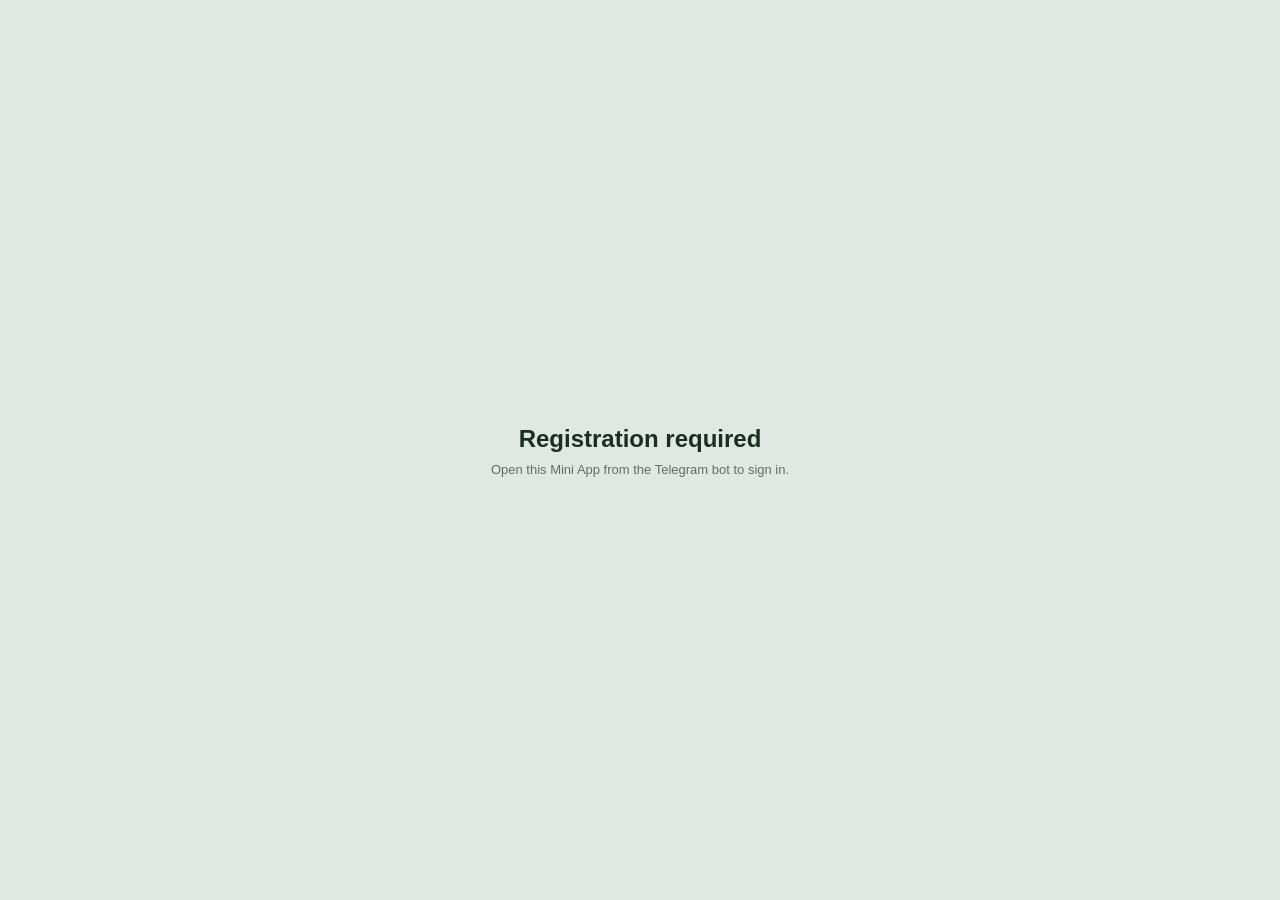
==== commit 530a4da7: "fix: update authentication, internal routes, telegram bot, and miniapp" ====
--- a/miniapp/index.html
+++ b/miniapp/index.html
@@ -1,794 +1,1669 @@
 <!doctype html>
 <html lang="en">
-<head>
-<meta charset="utf-8">
-<meta name="viewport" content="width=device-width,initial-scale=1,viewport-fit=cover">
-<title>FPL Weekly — Fantasy League Ethiopia</title>
-<script src="https://telegram.org/js/telegram-web-app.js"></script>
-<style>
-:root{
-  --bg:#f2f7f2;--card:#fff;--text:#1b2e1f;--muted:#5f6f63;
-  --green:#17a673;--green2:#0e7a54;--green-light:#e2f0e9;--green-soft:#d4efe3;
-  --line:#d8e4dc;--shadow:0 6px 22px rgba(23,50,30,.08);
-  --gold:#b8860b;--red:#c0473f;
-}
-*{box-sizing:border-box}
-body{
-  margin:0;background:#dfe8e2;color:var(--text);
-  font-family:-apple-system,BlinkMacSystemFont,"Segoe UI",Roboto,Arial,sans-serif;
-  -webkit-font-smoothing:antialiased;
-}
-button,input{font:inherit}
-.app{width:min(480px,100%);min-height:100vh;margin:auto;background:var(--bg);padding-bottom:82px;position:relative}
-
-header{
-  position:sticky;top:0;z-index:10;
-  background:rgba(242,247,242,.94);
-  backdrop-filter:blur(14px);
-  padding:14px 16px 10px;
-  border-bottom:1px solid rgba(216,228,220,.7);
-}
-.head{display:flex;align-items:center;justify-content:space-between}
-.brand{display:flex;gap:10px;align-items:center}
-.logo{width:39px;height:39px;border-radius:12px;background:var(--green);color:#fff;display:grid;place-items:center;font-weight:900}
-.brand b{font-size:16px}
-.brand small{display:block;color:var(--muted);font-size:11px;margin-top:2px}
-.bell{position:relative;width:36px;height:36px;border-radius:11px;border:1px solid var(--line);background:#fff;display:grid;place-items:center;font-size:16px;cursor:pointer}
-.bell .dot{position:absolute;top:6px;right:7px;width:7px;height:7px;border-radius:99px;background:#e0553f}
-
-main{padding:12px 16px}
-.screen{display:none}
-.screen.active{display:block}
-
-h1{font-size:24px;margin:5px 0 7px;font-weight:800}
-h2{font-size:18px;margin:0 0 6px;font-weight:800}
-h3{font-size:14px;margin:0 0 12px;font-weight:800}
-p{font-size:13px;line-height:1.5;color:var(--muted);margin:0}
-
-.card{background:var(--card);border:1px solid var(--line);border-radius:16px;padding:16px;margin-bottom:12px;box-shadow:var(--shadow)}
-.hero{background:linear-gradient(135deg,var(--green),var(--green2));color:#fff;border:0}
-.hero p{color:rgba(255,255,255,.9)}
-.eyebrow{font-size:11px;font-weight:700;opacity:.85}
-
-.btn{width:100%;border:0;border-radius:12px;padding:13px 15px;font-weight:700;cursor:pointer;transition:transform .1s ease, opacity .15s ease}
-.btn:active{transform:scale(.98)}
-.btn:disabled{opacity:.5;cursor:not-allowed}
-.btn.primary{background:var(--green);color:#fff}
-.btn.white{background:#fff;color:var(--green2)}
-.btn.secondary{background:#e2ece6;color:var(--text)}
-.btn.danger{background:#fff0f0;color:#b23b3b}
-
-.stack{display:grid;gap:9px}
-.center{text-align:center}
-.muted{color:var(--muted)}
-
-.input{width:100%;border:1px solid var(--line);border-radius:12px;padding:14px;outline:none;background:#fff}
-.input:focus{border-color:var(--green)}
-.input.err{border-color:var(--red)}
-.err-msg{color:var(--red);font-size:11px;margin-top:6px;display:none}
-.label{font-size:12px;font-weight:700;display:block;margin:0 0 7px;color:var(--text)}
-.field{margin:14px 0}
-.hint{font-size:11px;color:var(--muted);margin-top:6px}
-
-.row{display:flex;align-items:center;gap:12px;padding:12px 0;border-bottom:1px solid var(--line)}
-.row:last-child{border-bottom:0}
-.row-main{flex:1;min-width:0}
-.row-main b{font-size:13px}
-.row-main span{display:block;color:var(--muted);font-size:11px;margin-top:3px}
-
-.avatar{width:40px;height:40px;border-radius:12px;flex-shrink:0;background:var(--green-light);display:grid;place-items:center;font-weight:800;color:var(--green2);font-size:13px}
-.avatar.gold{background:#fbf1d9;color:var(--gold)}
-.avatar.sm{width:32px;height:32px;font-size:14px;border-radius:10px}
-
-.badge{display:inline-flex;border-radius:8px;padding:5px 9px;font-size:11px;font-weight:700}
-.live{background:#e5f8ef;color:#0e7a54}
-.pending{background:#fff4dc;color:#9b6500}
-.final{background:#e6f2e9;color:#1f6d4b}
-
-.alert{background:#fff7e5;color:#835d17;border-radius:12px;padding:12px;font-size:11.5px;line-height:1.45;margin-bottom:12px}
-
-.info-grid{display:grid;grid-template-columns:1fr 1fr;gap:9px}
-.info{background:#f4faf7;border-radius:12px;padding:12px}
-.info small{display:block;color:var(--muted);font-size:11px}
-.info b{display:block;margin-top:4px;font-size:15px}
-
-.stats{display:grid;grid-template-columns:repeat(3,1fr);gap:8px}
-.stats.four{grid-template-columns:repeat(2,1fr)}
-.stat{background:#fff;border:1px solid var(--line);border-radius:14px;padding:13px 8px;text-align:center}
-.stat b{display:block;font-size:17px}
-.stat span{font-size:10.5px;color:var(--muted)}
-
-.progress{height:7px;background:#deeae2;border-radius:99px;overflow:hidden;margin-top:12px}
-.progress i{display:block;height:100%;background:var(--green);border-radius:99px;transition:width .4s ease}
-
-.section{display:flex;justify-content:space-between;align-items:center;margin:22px 2px 10px}
-.section b{font-size:15px}
-.section button{border:0;background:none;color:var(--green2);font-size:12px;font-weight:700}
-
-.nav{position:fixed;bottom:0;left:50%;transform:translateX(-50%);width:min(480px,100%);height:72px;background:rgba(255,255,255,.97);border-top:1px solid var(--line);display:grid;grid-template-columns:repeat(5,1fr);padding-bottom:env(safe-area-inset-bottom);z-index:30}
-.nav button{border:0;background:none;color:#7b8a80;font-size:10.5px;font-weight:700}
-.nav button.active{color:var(--green2)}
-.nav span{display:block;font-size:19px;margin-bottom:4px}
-
-.back{border:0;background:none;padding:4px 0;color:var(--green2);font-weight:700;margin-bottom:14px}
-
-.modal{position:fixed;inset:0;background:rgba(0,0,0,.43);display:none;align-items:flex-end;z-index:50}
-.modal.show{display:flex}
-.sheet{background:#fff;width:min(480px,100%);margin:auto;border-radius:20px 20px 0 0;padding:17px 16px calc(18px + env(safe-area-inset-bottom));max-height:82vh;overflow:auto}
-.handle{height:4px;width:42px;background:#d0ded5;border-radius:99px;margin:0 auto 18px}
-
-.amount{text-align:center;font-size:32px;font-weight:900;margin:16px 0}
-
-.toast{position:fixed;z-index:70;left:50%;bottom:90px;transform:translate(-50%,15px);background:#17212b;color:#fff;border-radius:12px;padding:11px 15px;font-size:12px;max-width:90%;text-align:center;opacity:0;transition:.2s}
-.toast.show{opacity:1;transform:translate(-50%,0)}
-
-.registered-tag{display:flex;align-items:center;gap:8px;background:var(--green-light);color:var(--green2);border-radius:12px;padding:10px 12px;font-size:12px;font-weight:700;margin-bottom:12px}
-.registered-tag span{font-size:15px}
-
-.notif-item{padding:12px 0;border-bottom:1px solid var(--line)}
-.notif-item:last-child{border-bottom:0}
-.notif-item b{font-size:12.5px;display:block;margin-bottom:3px}
-.notif-item p{font-size:12px}
-.notif-item small{color:var(--muted);font-size:10.5px;display:block;margin-top:4px}
-
-.steps-track{display:flex;align-items:center;gap:6px;margin-bottom:16px}
-.steps-track i{flex:1;height:4px;border-radius:99px;background:#deeae2}
-.steps-track i.done{background:var(--green)}
-
-/* Ad slot — reserved placement for future sponsored banners */
-.ad-slot{
-  border:1px dashed #b9ccc0;border-radius:14px;background:#eaf3ee;
-  padding:14px;margin-bottom:12px;display:flex;align-items:center;gap:12px;
-}
-.ad-slot .ad-icon{width:38px;height:38px;border-radius:10px;background:#dfeae3;color:#5f6f63;display:grid;place-items:center;font-size:15px;flex-shrink:0}
-.ad-slot .ad-text b{display:block;font-size:11.5px;color:var(--muted);font-weight:800;letter-spacing:.2px}
-.ad-slot .ad-text span{display:block;font-size:11px;color:#8a9990;margin-top:2px}
-
-.pay-method{
-  display:flex;align-items:center;gap:12px;width:100%;text-align:left;
-  border:1px solid var(--line);border-radius:13px;padding:13px;background:#fff;
-  cursor:pointer;margin-bottom:9px;
-}
-.pay-method:active{transform:scale(.99)}
-.pay-method .pm-icon{width:38px;height:38px;border-radius:10px;display:grid;place-items:center;font-weight:900;color:#fff;font-size:12px;flex-shrink:0}
-.pay-method .pm-icon.telebirr{background:#5a2d82}
-.pay-method .pm-icon.cbe{background:#8b2e2e}
-.pay-method b{font-size:13px;display:block}
-.pay-method span{font-size:11px;color:var(--muted)}
-
-.copy-row{
-  display:flex;align-items:center;justify-content:space-between;gap:10px;
-  background:#f4faf7;border-radius:12px;padding:12px;margin:10px 0;
-}
-.copy-row .cr-label{font-size:11px;color:var(--muted);display:block}
-.copy-row .cr-value{font-size:15px;font-weight:800;letter-spacing:.3px;margin-top:2px;font-family:ui-monospace,SFMono-Regular,Menlo,monospace}
-.copy-row button{border:0;background:var(--green-light);color:var(--green2);font-weight:700;font-size:11.5px;padding:8px 12px;border-radius:9px;cursor:pointer;flex-shrink:0}
-</style>
-</head>
-<body>
-<div class="app">
-<header>
-  <div class="head">
-    <div class="brand">
-      <div class="logo">F</div>
-      <div><b>FPL Weekly</b><small>Fantasy League Ethiopia</small></div>
+  <head>
+    <meta charset="utf-8" />
+    <meta
+      name="viewport"
+      content="width=device-width,initial-scale=1,viewport-fit=cover"
+    />
+    <title>FPL Weekly — Fantasy League Ethiopia</title>
+    <script src="https://telegram.org/js/telegram-web-app.js"></script>
+    <style>
+      :root {
+        --bg: #f2f7f2;
+        --card: #fff;
+        --text: #1b2e1f;
+        --muted: #5f6f63;
+        --green: #17a673;
+        --green2: #0e7a54;
+        --green-light: #e2f0e9;
+        --green-soft: #d4efe3;
+        --line: #d8e4dc;
+        --shadow: 0 6px 22px rgba(23, 50, 30, 0.08);
+        --gold: #b8860b;
+        --red: #c0473f;
+      }
+      * {
+        box-sizing: border-box;
+      }
+      body {
+        margin: 0;
+        background: #dfe8e2;
+        color: var(--text);
+        font-family:
+          -apple-system, BlinkMacSystemFont, "Segoe UI", Roboto, Arial,
+          sans-serif;
+        -webkit-font-smoothing: antialiased;
+      }
+      button,
+      input {
+        font: inherit;
+      }
+      .app {
+        width: min(480px, 100%);
+        min-height: 100vh;
+        margin: auto;
+        background: var(--bg);
+        padding-bottom: 82px;
+        position: relative;
+      }
+
+      header {
+        position: sticky;
+        top: 0;
+        z-index: 10;
+        background: rgba(242, 247, 242, 0.94);
+        backdrop-filter: blur(14px);
+        padding: 14px 16px 10px;
+        border-bottom: 1px solid rgba(216, 228, 220, 0.7);
+      }
+      .head {
+        display: flex;
+        align-items: center;
+        justify-content: space-between;
+      }
+      .brand {
+        display: flex;
+        gap: 10px;
+        align-items: center;
+      }
+      .logo {
+        width: 39px;
+        height: 39px;
+        border-radius: 12px;
+        background: var(--green);
+        color: #fff;
+        display: grid;
+        place-items: center;
+        font-weight: 900;
+      }
+      .brand b {
+        font-size: 16px;
+      }
+      .brand small {
+        display: block;
+        color: var(--muted);
+        font-size: 11px;
+        margin-top: 2px;
+      }
+      .bell {
+        position: relative;
+        width: 36px;
+        height: 36px;
+        border-radius: 11px;
+        border: 1px solid var(--line);
+        background: #fff;
+        display: grid;
+        place-items: center;
+        font-size: 16px;
+        cursor: pointer;
+      }
+      .bell .dot {
+        position: absolute;
+        top: 6px;
+        right: 7px;
+        width: 7px;
+        height: 7px;
+        border-radius: 99px;
+        background: #e0553f;
+      }
+
+      main {
+        padding: 12px 16px;
+      }
+      .screen {
+        display: none;
+      }
+      .screen.active {
+        display: block;
+      }
+
+      h1 {
+        font-size: 24px;
+        margin: 5px 0 7px;
+        font-weight: 800;
+      }
+      h2 {
+        font-size: 18px;
+        margin: 0 0 6px;
+        font-weight: 800;
+      }
+      h3 {
+        font-size: 14px;
+        margin: 0 0 12px;
+        font-weight: 800;
+      }
+      p {
+        font-size: 13px;
+        line-height: 1.5;
+        color: var(--muted);
+        margin: 0;
+      }
+
+      .card {
+        background: var(--card);
+        border: 1px solid var(--line);
+        border-radius: 16px;
+        padding: 16px;
+        margin-bottom: 12px;
+        box-shadow: var(--shadow);
+      }
+      .hero {
+        background: linear-gradient(135deg, var(--green), var(--green2));
+        color: #fff;
+        border: 0;
+      }
+      .hero p {
+        color: rgba(255, 255, 255, 0.9);
+      }
+      .eyebrow {
+        font-size: 11px;
+        font-weight: 700;
+        opacity: 0.85;
+      }
+
+      .btn {
+        width: 100%;
+        border: 0;
+        border-radius: 12px;
+        padding: 13px 15px;
+        font-weight: 700;
+        cursor: pointer;
+        transition:
+          transform 0.1s ease,
+          opacity 0.15s ease;
+      }
+      .btn:active {
+        transform: scale(0.98);
+      }
+      .btn:disabled {
+        opacity: 0.5;
+        cursor: not-allowed;
+      }
+      .btn.primary {
+        background: var(--green);
+        color: #fff;
+      }
+      .btn.white {
+        background: #fff;
+        color: var(--green2);
+      }
+      .btn.secondary {
+        background: #e2ece6;
+        color: var(--text);
+      }
+      .btn.danger {
+        background: #fff0f0;
+        color: #b23b3b;
+      }
+
+      .stack {
+        display: grid;
+        gap: 9px;
+      }
+      .center {
+        text-align: center;
+      }
+      .muted {
+        color: var(--muted);
+      }
+
+      .input {
+        width: 100%;
+        border: 1px solid var(--line);
+        border-radius: 12px;
+        padding: 14px;
+        outline: none;
+        background: #fff;
+      }
+      .input:focus {
+        border-color: var(--green);
+      }
+      .input.err {
+        border-color: var(--red);
+      }
+      .err-msg {
+        color: var(--red);
+        font-size: 11px;
+        margin-top: 6px;
+        display: none;
+      }
+      .label {
+        font-size: 12px;
+        font-weight: 700;
+        display: block;
+        margin: 0 0 7px;
+        color: var(--text);
+      }
+      .field {
+        margin: 14px 0;
+      }
+      .hint {
+        font-size: 11px;
+        color: var(--muted);
+        margin-top: 6px;
+      }
+
+      .row {
+        display: flex;
+        align-items: center;
+        gap: 12px;
+        padding: 12px 0;
+        border-bottom: 1px solid var(--line);
+      }
+      .row:last-child {
+        border-bottom: 0;
+      }
+      .row-main {
+        flex: 1;
+        min-width: 0;
+      }
+      .row-main b {
+        font-size: 13px;
+      }
+      .row-main span {
+        display: block;
+        color: var(--muted);
+        font-size: 11px;
+        margin-top: 3px;
+      }
+
+      .avatar {
+        width: 40px;
+        height: 40px;
+        border-radius: 12px;
+        flex-shrink: 0;
+        background: var(--green-light);
+        display: grid;
+        place-items: center;
+        font-weight: 800;
+        color: var(--green2);
+        font-size: 13px;
+      }
+      .avatar.gold {
+        background: #fbf1d9;
+        color: var(--gold);
+      }
+      .avatar.sm {
+        width: 32px;
+        height: 32px;
+        font-size: 14px;
+        border-radius: 10px;
+      }
+
+      .badge {
+        display: inline-flex;
+        border-radius: 8px;
+        padding: 5px 9px;
+        font-size: 11px;
+        font-weight: 700;
+      }
+      .live {
+        background: #e5f8ef;
+        color: #0e7a54;
+      }
+      .pending {
+        background: #fff4dc;
+        color: #9b6500;
+      }
+      .final {
+        background: #e6f2e9;
+        color: #1f6d4b;
+      }
+
+      .alert {
+        background: #fff7e5;
+        color: #835d17;
+        border-radius: 12px;
+        padding: 12px;
+        font-size: 11.5px;
+        line-height: 1.45;
+        margin-bottom: 12px;
+      }
+
+      .info-grid {
+        display: grid;
+        grid-template-columns: 1fr 1fr;
+        gap: 9px;
+      }
+      .info {
+        background: #f4faf7;
+        border-radius: 12px;
+        padding: 12px;
+      }
+      .info small {
+        display: block;
+        color: var(--muted);
+        font-size: 11px;
+      }
+      .info b {
+        display: block;
+        margin-top: 4px;
+        font-size: 15px;
+      }
+
+      .stats {
+        display: grid;
+        grid-template-columns: repeat(3, 1fr);
+        gap: 8px;
+      }
+      .stats.four {
+        grid-template-columns: repeat(2, 1fr);
+      }
+      .stat {
+        background: #fff;
+        border: 1px solid var(--line);
+        border-radius: 14px;
+        padding: 13px 8px;
+        text-align: center;
+      }
+      .stat b {
+        display: block;
+        font-size: 17px;
+      }
+      .stat span {
+        font-size: 10.5px;
+        color: var(--muted);
+      }
+
+      .progress {
+        height: 7px;
+        background: #deeae2;
+        border-radius: 99px;
+        overflow: hidden;
+        margin-top: 12px;
+      }
+      .progress i {
+        display: block;
+        height: 100%;
+        background: var(--green);
+        border-radius: 99px;
+        transition: width 0.4s ease;
+      }
+
+      .section {
+        display: flex;
+        justify-content: space-between;
+        align-items: center;
+        margin: 22px 2px 10px;
+      }
+      .section b {
+        font-size: 15px;
+      }
+      .section button {
+        border: 0;
+        background: none;
+        color: var(--green2);
+        font-size: 12px;
+        font-weight: 700;
+      }
+
+      .nav {
+        position: fixed;
+        bottom: 0;
+        left: 50%;
+        transform: translateX(-50%);
+        width: min(480px, 100%);
+        height: 72px;
+        background: rgba(255, 255, 255, 0.97);
+        border-top: 1px solid var(--line);
+        display: grid;
+        grid-template-columns: repeat(5, 1fr);
+        padding-bottom: env(safe-area-inset-bottom);
+        z-index: 30;
+      }
+      .nav button {
+        border: 0;
+        background: none;
+        color: #7b8a80;
+        font-size: 10.5px;
+        font-weight: 700;
+      }
+      .nav button.active {
+        color: var(--green2);
+      }
+      .nav span {
+        display: block;
+        font-size: 19px;
+        margin-bottom: 4px;
+      }
+
+      .back {
+        border: 0;
+        background: none;
+        padding: 4px 0;
+        color: var(--green2);
+        font-weight: 700;
+        margin-bottom: 14px;
+      }
+
+      .modal {
+        position: fixed;
+        inset: 0;
+        background: rgba(0, 0, 0, 0.43);
+        display: none;
+        align-items: flex-end;
+        z-index: 50;
+      }
+      .modal.show {
+        display: flex;
+      }
+      .sheet {
+        background: #fff;
+        width: min(480px, 100%);
+        margin: auto;
+        border-radius: 20px 20px 0 0;
+        padding: 17px 16px calc(18px + env(safe-area-inset-bottom));
+        max-height: 82vh;
+        overflow: auto;
+      }
+      .handle {
+        height: 4px;
+        width: 42px;
+        background: #d0ded5;
+        border-radius: 99px;
+        margin: 0 auto 18px;
+      }
+
+      .amount {
+        text-align: center;
+        font-size: 32px;
+        font-weight: 900;
+        margin: 16px 0;
+      }
+
+      .toast {
+        position: fixed;
+        z-index: 70;
+        left: 50%;
+        bottom: 90px;
+        transform: translate(-50%, 15px);
+        background: #17212b;
+        color: #fff;
+        border-radius: 12px;
+        padding: 11px 15px;
+        font-size: 12px;
+        max-width: 90%;
+        text-align: center;
+        opacity: 0;
+        transition: 0.2s;
+      }
+      .toast.show {
+        opacity: 1;
+        transform: translate(-50%, 0);
+      }
+
+      .registered-tag {
+        display: flex;
+        align-items: center;
+        gap: 8px;
+        background: var(--green-light);
+        color: var(--green2);
+        border-radius: 12px;
+        padding: 10px 12px;
+        font-size: 12px;
+        font-weight: 700;
+        margin-bottom: 12px;
+      }
+      .registered-tag span {
+        font-size: 15px;
+      }
+
+      .notif-item {
+        padding: 12px 0;
+        border-bottom: 1px solid var(--line);
+      }
+      .notif-item:last-child {
+        border-bottom: 0;
+      }
+      .notif-item b {
+        font-size: 12.5px;
+        display: block;
+        margin-bottom: 3px;
+      }
+      .notif-item p {
+        font-size: 12px;
+      }
+      .notif-item small {
+        color: var(--muted);
+        font-size: 10.5px;
+        display: block;
+        margin-top: 4px;
+      }
+
+      .steps-track {
+        display: flex;
+        align-items: center;
+        gap: 6px;
+        margin-bottom: 16px;
+      }
+      .steps-track i {
+        flex: 1;
+        height: 4px;
+        border-radius: 99px;
+        background: #deeae2;
+      }
+      .steps-track i.done {
+        background: var(--green);
+      }
+
+      /* Ad slot — reserved placement for future sponsored banners */
+      .ad-slot {
+        border: 1px dashed #b9ccc0;
+        border-radius: 14px;
+        background: #eaf3ee;
+        padding: 14px;
+        margin-bottom: 12px;
+        display: flex;
+        align-items: center;
+        gap: 12px;
+      }
+      .ad-slot .ad-icon {
+        width: 38px;
+        height: 38px;
+        border-radius: 10px;
+        background: #dfeae3;
+        color: #5f6f63;
+        display: grid;
+        place-items: center;
+        font-size: 15px;
+        flex-shrink: 0;
+      }
+      .ad-slot .ad-text b {
+        display: block;
+        font-size: 11.5px;
+        color: var(--muted);
+        font-weight: 800;
+        letter-spacing: 0.2px;
+      }
+      .ad-slot .ad-text span {
+        display: block;
+        font-size: 11px;
+        color: #8a9990;
+        margin-top: 2px;
+      }
+
+      .pay-method {
+        display: flex;
+        align-items: center;
+        gap: 12px;
+        width: 100%;
+        text-align: left;
+        border: 1px solid var(--line);
+        border-radius: 13px;
+        padding: 13px;
+        background: #fff;
+        cursor: pointer;
+        margin-bottom: 9px;
+      }
+      .pay-method:active {
+        transform: scale(0.99);
+      }
+      .pay-method .pm-icon {
+        width: 38px;
+        height: 38px;
+        border-radius: 10px;
+        display: grid;
+        place-items: center;
+        font-weight: 900;
+        color: #fff;
+        font-size: 12px;
+        flex-shrink: 0;
+      }
+      .pay-method .pm-icon.telebirr {
+        background: #5a2d82;
+      }
+      .pay-method .pm-icon.cbe {
+        background: #8b2e2e;
+      }
+      .pay-method b {
+        font-size: 13px;
+        display: block;
+      }
+      .pay-method span {
+        font-size: 11px;
+        color: var(--muted);
+      }
+
+      .copy-row {
+        display: flex;
+        align-items: center;
+        justify-content: space-between;
+        gap: 10px;
+        background: #f4faf7;
+        border-radius: 12px;
+        padding: 12px;
+        margin: 10px 0;
+      }
+      .copy-row .cr-label {
+        font-size: 11px;
+        color: var(--muted);
+        display: block;
+      }
+      .copy-row .cr-value {
+        font-size: 15px;
+        font-weight: 800;
+        letter-spacing: 0.3px;
+        margin-top: 2px;
+        font-family: ui-monospace, SFMono-Regular, Menlo, monospace;
+      }
+      .copy-row button {
+        border: 0;
+        background: var(--green-light);
+        color: var(--green2);
+        font-weight: 700;
+        font-size: 11.5px;
+        padding: 8px 12px;
+        border-radius: 9px;
+        cursor: pointer;
+        flex-shrink: 0;
+      }
+    </style>
+  </head>
+  <body>
+    <div class="app" id="miniApp" style="display: none">
+      <header>
+        <div class="head">
+          <div class="brand">
+            <div class="logo">F</div>
+            <div><b>FPL Weekly</b><small>Fantasy League Ethiopia</small></div>
+          </div>
+          <button
+            class="bell"
+            onclick="openNotifications()"
+            aria-label="Notifications"
+          >
+            🔔<span class="dot" id="bellDot"></span>
+          </button>
+        </div>
+      </header>
+
+      <main>
+        <!-- HOME -->
+        <section id="home" class="screen active">
+          <div class="card hero">
+            <div class="eyebrow">
+              Welcome back, <span id="heroName">Firaol</span>
+            </div>
+            <h1>No gameweek open</h1>
+            <p>Join this week's competition using your registered FPL team.</p>
+            <div style="height: 14px"></div>
+            <button class="btn white" onclick="go('games')">View games</button>
+          </div>
+
+          <div class="ad-slot">
+            <div class="ad-icon">Ad</div>
+            <div class="ad-text">
+              <b>Advertisement space</b
+              ><span>Reserved 320×100 banner slot</span>
+            </div>
+          </div>
+
+          <div class="section"><b>Your current status</b></div>
+          <div class="stats">
+            <div class="stat">
+              <b id="homeLivePoints">—</b><span>Live points</span>
+            </div>
+            <div class="stat">
+              <b id="homePosition">—</b><span>Position</span>
+            </div>
+            <div class="stat">
+              <b id="homeWallet">—</b><span>Wallet ETB</span>
+            </div>
+          </div>
+          <div class="section">
+            <b>Current Gameweek</b><button onclick="go('games')">Open</button>
+          </div>
+          <div class="card">
+            <span class="badge pending" id="homeStatusBadge">Loading</span>
+            <h2 style="margin-top: 10px" id="homeGameweekTitle">
+              No gameweek open
+            </h2>
+            <div class="info-grid" id="homeGameweekInfo">
+              <div class="info">
+                <small>Entry fee</small><b id="homeEntryFee">—</b>
+              </div>
+              <div class="info">
+                <small>Participants</small><b id="homeParticipants">—</b>
+              </div>
+              <div class="info">
+                <small>Prize pool</small><b id="homePrizePool">—</b>
+              </div>
+              <div class="info">
+                <small>Deadline</small><b id="homeDeadline">—</b>
+              </div>
+            </div>
+            <div class="progress"><i id="homeProgressBar"></i></div>
+            <p
+              style="font-size: 10.5px; margin-top: 5px"
+              id="homeParticipantCount"
+            >
+              —
+            </p>
+          </div>
+          <div class="section">
+            <b>My FPL Team</b><button onclick="go('profile')">Profile</button>
+          </div>
+          <div class="card">
+            <div class="row" id="homeTeamRow">
+              <div class="avatar">—</div>
+              <div class="row-main">
+                <b>No team registered</b
+                ><span>Join a gameweek to register your FPL team</span>
+              </div>
+            </div>
+          </div>
+        </section>
+
+        <!-- GAMES -->
+        <section id="games" class="screen">
+          <button class="back" onclick="go('home')">‹ Home</button>
+          <span class="badge pending" id="gamesStatusBadge">Loading</span>
+          <h1>No gameweek open</h1>
+          <p>
+            Entries close at the deadline below. Your score is pulled
+            automatically from official FPL data once the gameweek starts.
+          </p>
+          <div class="card" style="margin-top: 14px">
+            <div class="info-grid" id="gamesGameweekInfo">
+              <div class="info">
+                <small>Entry fee</small><b id="gamesEntryFee">—</b>
+              </div>
+              <div class="info">
+                <small>Participants</small><b id="gamesParticipants">—</b>
+              </div>
+              <div class="info">
+                <small>Prize pool</small><b id="gamesPrizePool">—</b>
+              </div>
+              <div class="info">
+                <small>Deadline</small><b id="gamesDeadline">—</b>
+              </div>
+            </div>
+          </div>
+          <div class="card">
+            <h3>Prize distribution</h3>
+            <div class="row">
+              <div class="avatar gold">1</div>
+              <div class="row-main"><b>1st Place</b></div>
+              <b id="firstPrize">—</b>
+            </div>
+            <div class="row">
+              <div class="avatar">2</div>
+              <div class="row-main"><b>2nd Place</b></div>
+              <b id="secondPrize">—</b>
+            </div>
+            <div class="row">
+              <div class="avatar">3</div>
+              <div class="row-main"><b>3rd Place</b></div>
+              <b id="thirdPrize">—</b>
+            </div>
+          </div>
+          <div class="alert">
+            Your FPL score is collected automatically from official FPL data.
+            You cannot manually enter or change points.
+          </div>
+          <div
+            id="gamesRegisteredNote"
+            class="registered-tag"
+            style="display: none"
+          >
+            <span>✓</span> Playing as <b id="gamesRegisteredTeam"></b> — no need
+            to re-enter your Manager ID
+          </div>
+          <button
+            class="btn primary"
+            id="joinBtn"
+            onclick="startEntry()"
+            disabled
+          >
+            Join gameweek
+          </button>
+          <button
+            class="btn secondary"
+            style="margin-top: 9px"
+            onclick="go('history')"
+          >
+            View gameweek history
+          </button>
+        </section>
+
+        <!-- ONE-TIME REGISTRATION: MANAGER ID ONLY (Telegram already provides name/phone) -->
+        <section id="verify" class="screen">
+          <button class="back" onclick="go('games')">‹ Games</button>
+          <span class="badge pending">One-time setup</span>
+          <h1>Link your FPL team</h1>
+          <p>
+            Enter your official FPL Manager ID. We'll retrieve your team
+            automatically — you won't be asked for it again.
+          </p>
+          <div class="card" style="margin-top: 15px">
+            <div
+              class="row"
+              style="
+                border-bottom: 1px solid var(--line);
+                padding-bottom: 14px;
+                margin-bottom: 4px;
+              "
+            >
+              <div class="avatar" id="verifyTgAvatar">—</div>
+              <div class="row-main">
+                <b id="verifyTgName">—</b><span id="verifyTgMeta">—</span>
+              </div>
+              <span>✓</span>
+            </div>
+            <div class="field" style="margin-top: 12px">
+              <label class="label">FPL Manager ID</label>
+              <input
+                id="managerId"
+                class="input"
+                inputmode="numeric"
+                placeholder="e.g. 123456"
+              />
+              <div class="err-msg" id="managerIdErr">
+                Enter a valid Manager ID to continue.
+              </div>
+              <p class="hint">
+                Find this in the URL of your team page on the official Fantasy
+                Premier League site.
+              </p>
+            </div>
+            <button class="btn primary" onclick="verifyFPL()">
+              Find my team
+            </button>
+          </div>
+        </section>
+
+        <!-- CONFIRM TEAM (one-time) -->
+        <section id="confirm" class="screen">
+          <button class="back" onclick="go('verify')">‹ Manager ID</button>
+          <span class="badge final">FPL verified</span>
+          <h1>Is this your team?</h1>
+          <p>
+            Review the details retrieved from FPL. Once confirmed, this team is
+            saved to your account for every future gameweek — you won't enter
+            your Manager ID again.
+          </p>
+          <div class="card" style="margin-top: 15px; text-align: center">
+            <div
+              class="avatar"
+              style="margin: auto; width: 60px; height: 60px; font-size: 16px"
+              id="confirmAvatar"
+            >
+              FD
+            </div>
+            <h2 style="margin-top: 12px" id="confirmTeamName">—</h2>
+            <p id="confirmManagerName">—</p>
+            <div class="info-grid" style="margin-top: 16px; text-align: left">
+              <div class="info">
+                <small>Manager ID</small><b id="confirmManagerId">—</b>
+              </div>
+              <div class="info"><small>Current GW</small><b>—</b></div>
+              <div class="info"><small>Overall rank</small><b>—</b></div>
+              <div class="info"><small>Current points</small><b>—</b></div>
+            </div>
+          </div>
+          <div class="stack">
+            <button class="btn primary" onclick="confirmTeam()">
+              Yes, save this team &amp; join
+            </button>
+            <button class="btn secondary" onclick="go('verify')">
+              No, enter another ID
+            </button>
+          </div>
+        </section>
+
+        <!-- QUICK JOIN (returning, already-registered users) -->
+        <section id="quickjoin" class="screen">
+          <button class="back" onclick="go('games')">‹ Games</button>
+          <span class="badge final">Registered team</span>
+          <h1>Confirm your entry</h1>
+          <p>
+            You're already registered — no need to enter your Manager ID again.
+          </p>
+          <div class="card" style="margin-top: 15px">
+            <div class="row">
+              <div class="avatar" id="quickAvatar">FD</div>
+              <div class="row-main">
+                <b id="quickTeamName">—</b><span id="quickManagerLine">—</span>
+              </div>
+              <span>✓</span>
+            </div>
+          </div>
+          <div class="card">
+            <div class="info-grid">
+              <div class="info">
+                <small>Entry fee</small><b id="quickEntryFee">—</b>
+              </div>
+              <div class="info">
+                <small>Wallet balance</small><b id="quickWalletBalance">—</b>
+              </div>
+            </div>
+          </div>
+          <button class="btn primary" onclick="finishJoin()">
+            Confirm &amp; join
+          </button>
+        </section>
+
+        <!-- WALLET -->
+        <section id="wallet" class="screen">
+          <h1>Wallet</h1>
+          <p>Your internal competition wallet.</p>
+          <div class="card hero" style="margin-top: 15px">
+            <div class="eyebrow">Available balance</div>
+            <div
+              class="amount"
+              style="color: #fff; margin: 8px 0"
+              id="walletBalance"
+            >
+              —
+            </div>
+            <div class="stack">
+              <button class="btn white" onclick="openModal('deposit')">
+                Deposit
+              </button>
+              <button class="btn white" onclick="openModal('withdraw')">
+                Withdraw
+              </button>
+            </div>
+          </div>
+          <div class="stats four">
+            <div class="stat">
+              <b id="statPending">0 ETB</b><span>Pending balance</span>
+            </div>
+            <div class="stat">
+              <b id="statDeposits">—</b><span>Total deposits</span>
+            </div>
+            <div class="stat">
+              <b id="statEntries">—</b><span>Total entries</span>
+            </div>
+            <div class="stat">
+              <b id="statWinnings">—</b><span>Total winnings</span>
+            </div>
+          </div>
+          <div class="section"><b>Transactions</b></div>
+          <div class="card" id="txList"></div>
+
+          <div class="ad-slot" style="margin-top: 12px">
+            <div class="ad-icon">Ad</div>
+            <div class="ad-text">
+              <b>Advertisement space</b
+              ><span>Reserved 320×100 banner slot</span>
+            </div>
+          </div>
+        </section>
+
+        <!-- LEADERBOARD -->
+        <section id="leaderboard" class="screen">
+          <h1>Leaderboard</h1>
+          <p id="leaderboardDescription">Live points are provisional.</p>
+          <div class="alert" style="margin-top: 14px">
+            Final ranking is generated only after official FPL score
+            finalization.
+          </div>
+          <div class="card" id="leaderboardRows">
+            <p class="muted">No scores yet.</p>
+          </div>
+          <div class="card center">
+            <p>Your position</p>
+            <div id="leaderboardRank" style="font-size: 34px; font-weight: 900">
+              —
+            </div>
+            <p style="margin-top: 8px">Your score</p>
+            <div
+              id="leaderboardPoints"
+              style="font-size: 24px; font-weight: 900"
+            >
+              —
+            </div>
+          </div>
+          <button class="btn secondary" onclick="go('history')">
+            View past gameweeks
+          </button>
+        </section>
+
+        <!-- HISTORY / TRANSPARENCY -->
+        <section id="history" class="screen">
+          <button class="back" onclick="go('leaderboard')">
+            ‹ Leaderboard
+          </button>
+          <h1>Gameweek history</h1>
+          <p>
+            Every result is generated from verified FPL data and published for
+            full transparency.
+          </p>
+          <div class="card" id="historyRows">
+            <p class="muted">No archived gameweeks yet.</p>
+          </div>
+          <p style="font-size: 11px; text-align: center; margin-top: 4px">
+            All payouts shown as Success have been verified and paid out.
+          </p>
+        </section>
+
+        <!-- PROFILE -->
+        <section id="profile" class="screen">
+          <h1>My Profile</h1>
+          <div class="card center" style="margin-top: 15px">
+            <div
+              class="avatar"
+              style="width: 64px; height: 64px; margin: auto; font-size: 18px"
+              id="profileAvatar"
+            >
+              F
+            </div>
+            <h2 style="margin-top: 12px" id="profileName">—</h2>
+            <p id="profileUsername"></p>
+          </div>
+          <div class="card">
+            <div class="row">
+              <div class="row-main">
+                <b>Telegram phone</b><span id="profilePhone">—</span>
+              </div>
+            </div>
+            <div class="row">
+              <div class="row-main">
+                <b>FPL team</b><span id="profileTeamName">—</span>
+              </div>
+            </div>
+            <div class="row">
+              <div class="row-main">
+                <b>Manager ID</b><span id="profileManagerId">—</span>
+              </div>
+            </div>
+            <div class="row">
+              <div class="row-main">
+                <b>Gameweeks played</b><span id="profilePlayed">—</span>
+              </div>
+            </div>
+            <div class="row">
+              <div class="row-main">
+                <b>Total points</b><span id="profilePoints">—</span>
+              </div>
+            </div>
+            <div class="row">
+              <div class="row-main">
+                <b>Best rank</b><span id="profileBestRank">—</span>
+              </div>
+            </div>
+            <div class="row">
+              <div class="row-main">
+                <b>Total entries</b><span id="profileEntries">—</span>
+              </div>
+            </div>
+            <div class="row">
+              <div class="row-main">
+                <b>Total winnings</b><span id="profileWinnings">—</span>
+              </div>
+            </div>
+            <div class="row">
+              <div class="row-main">
+                <b>Total withdrawals</b><span id="profileWithdrawals">—</span>
+              </div>
+            </div>
+          </div>
+        </section>
+      </main>
+
+      <nav class="nav">
+        <button data-go="home" class="active"><span>⌂</span>HOME</button>
+        <button data-go="games"><span>▣</span>GAMES</button>
+        <button data-go="leaderboard"><span>☷</span>LEADERBOARD</button>
+        <button data-go="wallet"><span>◈</span>WALLET</button>
+        <button data-go="profile"><span>●</span>PROFILE</button>
+      </nav>
     </div>
-    <button class="bell" onclick="openNotifications()" aria-label="Notifications">🔔<span class="dot" id="bellDot"></span></button>
-  </div>
-</header>
-
-<main>
-<!-- HOME -->
-<section id="home" class="screen active">
-  <div class="card hero">
-    <div class="eyebrow">Welcome back, <span id="heroName">Firaol</span></div>
-    <h1>Gameweek 6 is open</h1>
-    <p>Join this week's competition using your registered FPL team.</p>
-    <div style="height:14px"></div>
-    <button class="btn white" onclick="go('games')">View Gameweek 6</button>
-  </div>
-
-  <div class="ad-slot">
-    <div class="ad-icon">Ad</div>
-    <div class="ad-text"><b>Advertisement space</b><span>Reserved 320×100 banner slot</span></div>
-  </div>
-
-  <div class="section"><b>Your current status</b></div>
-  <div class="stats">
-    <div class="stat"><b id="homeLivePoints">61</b><span>Live points</span></div>
-    <div class="stat"><b id="homePosition">#37</b><span>Position</span></div>
-    <div class="stat"><b id="homeWallet">1,250</b><span>Wallet ETB</span></div>
-  </div>
-  <div class="section"><b>Current Gameweek</b><button onclick="go('games')">Open</button></div>
-  <div class="card">
-    <span class="badge live" id="homeStatusBadge">Registration open</span>
-    <h2 style="margin-top:10px">Gameweek 6</h2>
-    <div class="info-grid" id="homeGameweekInfo">
-      <div class="info"><small>Entry fee</small><b>200 ETB</b></div>
-      <div class="info"><small>Participants</small><b id="homeParticipants">423</b></div>
-      <div class="info"><small>Prize pool</small><b id="homePrizePool">84,600 ETB</b></div>
-      <div class="info"><small>Deadline</small><b>Sat 18:00</b></div>
+
+    <div
+      id="accessGate"
+      style="
+        display: grid;
+        min-height: 100vh;
+        place-items: center;
+        padding: 24px;
+        text-align: center;
+      "
+    >
+      <div>
+        <h1>Registration required</h1>
+        <p id="accessMessage">
+          Open this Mini App from the bot after sharing your phone number and
+          confirming your FPL Manager ID.
+        </p>
+      </div>
     </div>
-    <div class="progress"><i id="homeProgressBar"></i></div>
-    <p style="font-size:10.5px;margin-top:5px" id="homeParticipantCount">423 participants registered</p>
-  </div>
-  <div class="section"><b>My FPL Team</b><button onclick="go('profile')">Profile</button></div>
-  <div class="card">
-    <div class="row" id="homeTeamRow">
-      <div class="avatar">—</div>
-      <div class="row-main"><b>No team registered</b><span>Join a gameweek to register your FPL team</span></div>
+
+    <div id="modal" class="modal">
+      <div class="sheet">
+        <div class="handle"></div>
+        <div id="modalBody"></div>
+      </div>
     </div>
-  </div>
-</section>
-
-<!-- GAMES -->
-<section id="games" class="screen">
-  <button class="back" onclick="go('home')">‹ Home</button>
-  <span class="badge live" id="gamesStatusBadge">Registration open</span>
-  <h1>Gameweek 6</h1>
-  <p>Entries close at the deadline below. Your score is pulled automatically from official FPL data once the gameweek starts.</p>
-  <div class="card" style="margin-top:14px">
-    <div class="info-grid" id="gamesGameweekInfo">
-      <div class="info"><small>Entry fee</small><b>200 ETB</b></div>
-      <div class="info"><small>Participants</small><b id="gamesParticipants">423</b></div>
-      <div class="info"><small>Prize pool</small><b id="gamesPrizePool">84,600 ETB</b></div>
-      <div class="info"><small>Deadline</small><b>Sat 18:00</b></div>
-    </div>
-  </div>
-  <div class="card">
-    <h3>Prize distribution</h3>
-    <div class="row">
-      <div class="avatar gold">1</div>
-      <div class="row-main"><b>1st Place</b></div>
-      <b id="firstPrize">33,800 ETB</b>
-    </div>
-    <div class="row">
-      <div class="avatar">2</div>
-      <div class="row-main"><b>2nd Place</b></div>
-      <b id="secondPrize">25,300 ETB</b>
-    </div>
-    <div class="row">
-      <div class="avatar">3</div>
-      <div class="row-main"><b>3rd Place</b></div>
-      <b id="thirdPrize">16,900 ETB</b>
-    </div>
-  </div>
-  <div class="alert">Your FPL score is collected automatically from official FPL data. You cannot manually enter or change points.</div>
-  <div id="gamesRegisteredNote" class="registered-tag" style="display:none">
-    <span>✓</span> Playing as <b id="gamesRegisteredTeam"></b> — no need to re-enter your Manager ID
-  </div>
-  <button class="btn primary" id="joinBtn" onclick="startEntry()">Join Gameweek · 200 ETB</button>
-  <button class="btn secondary" style="margin-top:9px" onclick="go('history')">View gameweek history</button>
-</section>
-
-<!-- ONE-TIME REGISTRATION: MANAGER ID ONLY (Telegram already provides name/phone) -->
-<section id="verify" class="screen">
-  <button class="back" onclick="go('games')">‹ Gameweek 6</button>
-  <span class="badge pending">One-time setup</span>
-  <h1>Link your FPL team</h1>
-  <p>Enter your official FPL Manager ID. We'll retrieve your team automatically — you won't be asked for it again.</p>
-  <div class="card" style="margin-top:15px">
-    <div class="row" style="border-bottom:1px solid var(--line);padding-bottom:14px;margin-bottom:4px">
-      <div class="avatar" id="verifyTgAvatar">F</div>
-      <div class="row-main"><b id="verifyTgName">Firaol Dugasaa</b><span id="verifyTgMeta">@firaol · 0961242949</span></div>
-      <span>✓</span>
-    </div>
-    <div class="field" style="margin-top:12px">
-      <label class="label">FPL Manager ID</label>
-      <input id="managerId" class="input" inputmode="numeric" placeholder="e.g. 123456">
-      <div class="err-msg" id="managerIdErr">Enter a valid Manager ID to continue.</div>
-      <p class="hint">Find this in the URL of your team page on the official Fantasy Premier League site.</p>
-    </div>
-    <button class="btn primary" onclick="verifyFPL()">Find my team</button>
-  </div>
-</section>
-
-<!-- CONFIRM TEAM (one-time) -->
-<section id="confirm" class="screen">
-  <button class="back" onclick="go('verify')">‹ Manager ID</button>
-  <span class="badge final">FPL verified</span>
-  <h1>Is this your team?</h1>
-  <p>Review the details retrieved from FPL. Once confirmed, this team is saved to your account for every future gameweek — you won't enter your Manager ID again.</p>
-  <div class="card" style="margin-top:15px;text-align:center">
-    <div class="avatar" style="margin:auto;width:60px;height:60px;font-size:16px" id="confirmAvatar">FD</div>
-    <h2 style="margin-top:12px" id="confirmTeamName">Buna Bandits</h2>
-    <p id="confirmManagerName">Firaol Dugasaa</p>
-    <div class="info-grid" style="margin-top:16px;text-align:left">
-      <div class="info"><small>Manager ID</small><b id="confirmManagerId">123456</b></div>
-      <div class="info"><small>Current GW</small><b>6</b></div>
-      <div class="info"><small>Overall rank</small><b>184,221</b></div>
-      <div class="info"><small>Current points</small><b>61</b></div>
-    </div>
-  </div>
-  <div class="stack">
-    <button class="btn primary" onclick="confirmTeam()">Yes, save this team &amp; join</button>
-    <button class="btn secondary" onclick="go('verify')">No, enter another ID</button>
-  </div>
-</section>
-
-<!-- QUICK JOIN (returning, already-registered users) -->
-<section id="quickjoin" class="screen">
-  <button class="back" onclick="go('games')">‹ Gameweek 6</button>
-  <span class="badge final">Registered team</span>
-  <h1>Confirm your entry</h1>
-  <p>You're already registered — no need to enter your Manager ID again.</p>
-  <div class="card" style="margin-top:15px">
-    <div class="row">
-      <div class="avatar" id="quickAvatar">FD</div>
-      <div class="row-main"><b id="quickTeamName">Buna Bandits</b><span id="quickManagerLine">Firaol Dugasaa · Manager ID 123456</span></div>
-      <span>✓</span>
-    </div>
-  </div>
-  <div class="card">
-    <div class="info-grid">
-      <div class="info"><small>Entry fee</small><b>200 ETB</b></div>
-      <div class="info"><small>Wallet balance</small><b id="quickWalletBalance">1,250 ETB</b></div>
-    </div>
-  </div>
-  <button class="btn primary" onclick="finishJoin()">Confirm &amp; join · 200 ETB</button>
-</section>
-
-<!-- WALLET -->
-<section id="wallet" class="screen">
-  <h1>Wallet</h1>
-  <p>Your internal competition wallet.</p>
-  <div class="card hero" style="margin-top:15px">
-    <div class="eyebrow">Available balance</div>
-    <div class="amount" style="color:#fff;margin:8px 0" id="walletBalance">1,250 ETB</div>
-    <div class="stack">
-      <button class="btn white" onclick="openModal('deposit')">Deposit</button>
-      <button class="btn white" onclick="openModal('withdraw')">Withdraw</button>
-    </div>
-  </div>
-  <div class="stats four">
-    <div class="stat"><b id="statPending">0 ETB</b><span>Pending balance</span></div>
-    <div class="stat"><b id="statDeposits">2,400 ETB</b><span>Total deposits</span></div>
-    <div class="stat"><b id="statEntries">12</b><span>Total entries</span></div>
-    <div class="stat"><b id="statWinnings">8,000 ETB</b><span>Total winnings</span></div>
-  </div>
-  <div class="section"><b>Transactions</b></div>
-  <div class="card" id="txList"></div>
-
-  <div class="ad-slot" style="margin-top:12px">
-    <div class="ad-icon">Ad</div>
-    <div class="ad-text"><b>Advertisement space</b><span>Reserved 320×100 banner slot</span></div>
-  </div>
-</section>
-
-<!-- LEADERBOARD -->
-<section id="leaderboard" class="screen">
-  <h1>Leaderboard</h1>
-  <p>Gameweek 6 · Live points are provisional.</p>
-  <div class="alert" style="margin-top:14px">Final ranking is generated only after official FPL score finalization.</div>
-  <div class="card">
-    <div class="row"><div class="avatar gold">1</div><div class="row-main"><b>Fira FC</b><span>FPL team</span></div><b>94 pts</b></div>
-    <div class="row"><div class="avatar">2</div><div class="row-main"><b>Arsenal X</b><span>FPL team</span></div><b>91 pts</b></div>
-    <div class="row"><div class="avatar">3</div><div class="row-main"><b>Oromia FC</b><span>FPL team</span></div><b>89 pts</b></div>
-    <div class="row"><div class="avatar">4</div><div class="row-main"><b>Blue Lions</b><span>FPL team</span></div><b>87 pts</b></div>
-    <div class="row"><div class="avatar">5</div><div class="row-main"><b>Addis FC</b><span>FPL team</span></div><b>85 pts</b></div>
-    <div class="row" style="background:#e4f2ea;border-radius:12px;padding:12px 8px">
-      <div class="avatar">37</div>
-      <div class="row-main"><b>You</b><span id="lbTeamName">Buna Bandits</span></div>
-      <b>71 pts</b>
-    </div>
-  </div>
-  <div class="card center">
-    <p>Your position</p>
-    <div style="font-size:34px;font-weight:900">#37</div>
-    <p style="margin-top:8px">Your score</p>
-    <div style="font-size:24px;font-weight:900">71 points</div>
-  </div>
-  <button class="btn secondary" onclick="go('history')">View past gameweeks</button>
-</section>
-
-<!-- HISTORY / TRANSPARENCY -->
-<section id="history" class="screen">
-  <button class="back" onclick="go('leaderboard')">‹ Leaderboard</button>
-  <h1>Gameweek history</h1>
-  <p>Every result is generated from verified FPL data and published for full transparency.</p>
-  <div class="card" style="margin-top:14px">
-    <div class="row">
-      <div class="avatar sm">5</div>
-      <div class="row-main"><b>GW5 · Winner: Manager C</b><span>121 participants · Winning score 101 pts</span></div>
-      <b>9,600 ETB</b>
-    </div>
-    <div class="row">
-      <div class="avatar sm">4</div>
-      <div class="row-main"><b>GW4 · Winner: Manager B</b><span>74 participants · Winning score 92 pts</span></div>
-      <b>5,900 ETB</b>
-    </div>
-    <div class="row">
-      <div class="avatar sm">3</div>
-      <div class="row-main"><b>GW3 · Winner: Manager A</b><span>50 participants · Winning score 87 pts</span></div>
-      <b>4,000 ETB</b>
-    </div>
-  </div>
-  <p style="font-size:11px;text-align:center;margin-top:4px">All payouts shown as Success have been verified and paid out.</p>
-</section>
-
-<!-- PROFILE -->
-<section id="profile" class="screen">
-  <h1>My Profile</h1>
-  <div class="card center" style="margin-top:15px">
-    <div class="avatar" style="width:64px;height:64px;margin:auto;font-size:18px" id="profileAvatar">F</div>
-    <h2 style="margin-top:12px" id="profileName">Firaol Dugasaa</h2>
-    <p id="profileUsername">@firaol</p>
-  </div>
-  <div class="card">
-    <div class="row"><div class="row-main"><b>Telegram phone</b><span id="profilePhone">0961242949</span></div></div>
-    <div class="row"><div class="row-main"><b>FPL team</b><span id="profileTeamName">Not registered yet</span></div></div>
-    <div class="row"><div class="row-main"><b>Manager ID</b><span id="profileManagerId">—</span></div></div>
-    <div class="row"><div class="row-main"><b>Gameweeks played</b><span>12</span></div></div>
-    <div class="row"><div class="row-main"><b>Total points</b><span>842</span></div></div>
-    <div class="row"><div class="row-main"><b>Best rank</b><span>#1</span></div></div>
-    <div class="row"><div class="row-main"><b>Total entries</b><span>12</span></div></div>
-    <div class="row"><div class="row-main"><b>Total winnings</b><span>24,500 ETB</span></div></div>
-    <div class="row"><div class="row-main"><b>Total withdrawals</b><span>10,000 ETB</span></div></div>
-  </div>
-</section>
-
-<!-- FINAL RESULT -->
-<section id="result" class="screen">
-  <span class="badge final">Final</span>
-  <h1>Gameweek 5 result</h1>
-  <p>Official FPL score finalized and ranking completed.</p>
-  <div class="card center" style="margin-top:15px">
-    <div style="font-size:40px;font-weight:900">#1</div>
-    <p>Final position</p>
-    <div style="font-size:26px;font-weight:900">92 points</div>
-    <p style="margin-top:10px">Prize awarded</p>
-    <div style="font-size:24px;font-weight:900">8,000 ETB</div>
-  </div>
-  <button class="btn primary" onclick="go('wallet')">View wallet</button>
-</section>
-</main>
-
-<nav class="nav">
-  <button data-go="home" class="active"><span>⌂</span>HOME</button>
-  <button data-go="games"><span>▣</span>GAMES</button>
-  <button data-go="leaderboard"><span>☷</span>LEADERBOARD</button>
-  <button data-go="wallet"><span>◈</span>WALLET</button>
-  <button data-go="profile"><span>●</span>PROFILE</button>
-</nav>
-</div>
-
-<div id="modal" class="modal">
-  <div class="sheet">
-    <div class="handle"></div>
-    <div id="modalBody"></div>
-  </div>
-</div>
-<div id="toast" class="toast"></div>
-
-<script>
-// ============================================================
-// API
-// ============================================================
-const API_BASE = ""; // same-origin: FastAPI serves this file at /miniapp/
-const tg = window.Telegram ? window.Telegram.WebApp : null;
-if (tg) { tg.ready(); tg.expand(); }
-
-let authToken = null;
-
-async function api(path, options = {}) {
-  const headers = { "Content-Type": "application/json", ...(options.headers || {}) };
-  if (authToken) headers.Authorization = `Bearer ${authToken}`;
-  const resp = await fetch(`${API_BASE}${path}`, { ...options, headers });
-  if (!resp.ok) {
-    const body = await resp.json().catch(() => ({}));
-    throw new Error(body.detail || `Request failed (${resp.status})`);
-  }
-  return resp.status === 204 ? null : resp.json();
-}
-
-async function authenticate() {
-  if (!tg || !tg.initData) {
-    toast("Open this from the Telegram bot to sign in.");
-    return false;
-  }
-  const data = await api("/auth/telegram-webapp", {
-    method: "POST",
-    body: JSON.stringify({ init_data: tg.initData }),
-  });
-  authToken = data.access_token;
-  return true;
-}
-
-// ============================================================
-// TELEGRAM IDENTITY — real, from Telegram's signed initData (verified
-// server-side on the /auth/telegram-webapp call above). Phone number
-// isn't available via the Mini App API — it's captured once by the bot
-// during /start and stored server-side, so we pull it from /users/me/profile.
-// ============================================================
-const tgUser = (tg && tg.initDataUnsafe && tg.initDataUnsafe.user) || {
-  first_name: "there", last_name: "", username: "",
-};
-const telegramFullName = [tgUser.first_name, tgUser.last_name].filter(Boolean).join(" ");
-
-// ============================================================
-// STATE — populated from the backend, not hardcoded demo data
-// ============================================================
-let currentGameweek = null;   // GameweekOut from /gameweeks/current
-let profile = null;           // ProfileOut from /users/me/profile
-let wallet = null;            // WalletOut from /wallet/me
-let pendingManagerLookup = null; // { manager_id, team_name, manager_name } while verify->confirm is in progress
-let pendingDeposit = null;    // { amount, method } while the deposit modal is open
-let depositAccounts = null;   // from /deposits/instructions
-
-function etb(n) {
-  return Number(n).toLocaleString("en-US", { maximumFractionDigits: 0 }) + " ETB";
-}
-function roundPrize(n) { return Math.floor(n / 100) * 100; }
-
-// ============================================================
-// DOM ELEMENTS (unchanged ids from the original design)
-// ============================================================
-const homeParticipantsEl = document.getElementById('homeParticipants');
-const homePrizePoolEl    = document.getElementById('homePrizePool');
-const homeParticipantCount = document.getElementById('homeParticipantCount');
-const homeProgressBar    = document.getElementById('homeProgressBar');
-const homeTeamRow        = document.getElementById('homeTeamRow');
-const homeWalletEl       = document.getElementById('homeWallet');
-const homeStatusBadge    = document.getElementById('homeStatusBadge');
-
-const gamesParticipantsEl = document.getElementById('gamesParticipants');
-const gamesPrizePoolEl    = document.getElementById('gamesPrizePool');
-const gamesStatusBadge    = document.getElementById('gamesStatusBadge');
-const firstPrizeEl        = document.getElementById('firstPrize');
-const secondPrizeEl       = document.getElementById('secondPrize');
-const thirdPrizeEl        = document.getElementById('thirdPrize');
-const joinBtn             = document.getElementById('joinBtn');
-const gamesRegisteredNote = document.getElementById('gamesRegisteredNote');
-const gamesRegisteredTeam = document.getElementById('gamesRegisteredTeam');
-
-const walletBalanceEl = document.getElementById('walletBalance');
-
-// ============================================================
-// RENDER
-// ============================================================
-function render() {
-  document.getElementById('heroName').textContent = tgUser.first_name || 'there';
-  document.getElementById('profileName').textContent = telegramFullName || (profile && profile.full_name) || '—';
-  document.getElementById('profileUsername').textContent = tgUser.username ? '@' + tgUser.username : '';
-  document.getElementById('verifyTgName').textContent = telegramFullName;
-  document.getElementById('verifyTgAvatar').textContent = (tgUser.first_name || '?').charAt(0);
-  document.getElementById('confirmManagerName').textContent = telegramFullName;
-
-  if (!currentGameweek) return;
-
-  const pool = Number(currentGameweek.prize_pool);
-  const poolFormatted = etb(pool);
-  const participantsFormatted = currentGameweek.participants.toLocaleString('en-US');
-  const statusLabel = currentGameweek.status.replace(/_/g, ' ');
-
-  homeParticipantsEl.textContent = participantsFormatted;
-  homePrizePoolEl.textContent = poolFormatted;
-  homeParticipantCount.textContent = participantsFormatted + ' participants registered';
-  if (wallet) homeWalletEl.textContent = Number(wallet.available_balance).toLocaleString('en-US');
-  let pct = Math.min((currentGameweek.participants / 1000) * 100, 100);
-  homeProgressBar.style.width = pct + '%';
-  homeStatusBadge.textContent = statusLabel;
-  gamesStatusBadge.textContent = statusLabel;
-  document.querySelector('#home h1').textContent = `Gameweek ${currentGameweek.gw_number} is open`;
-  document.querySelectorAll('#games h1')[0].textContent = `Gameweek ${currentGameweek.gw_number}`;
-
-  gamesParticipantsEl.textContent = participantsFormatted;
-  gamesPrizePoolEl.textContent = poolFormatted;
-
-  // Prize distribution is an ESTIMATE from the live pool until the
-  // gameweek is finalized — actual Prize records are only created after
-  // official FPL scores settle (see the v2 spec's SCORES_FINAL step).
-  firstPrizeEl.textContent  = etb(roundPrize(pool * 0.40));
-  secondPrizeEl.textContent = etb(roundPrize(pool * 0.30));
-  thirdPrizeEl.textContent  = etb(roundPrize(pool * 0.20));
-
-  if (wallet) walletBalanceEl.textContent = etb(wallet.available_balance);
-
-  const hasTeam = profile && profile.fpl_manager_id;
-  if (hasTeam) {
-    const initials = (tgUser.first_name || '?').charAt(0) + (tgUser.last_name || '').charAt(0);
-    homeTeamRow.innerHTML = `
+    <div id="toast" class="toast"></div>
+
+    <script>
+      // ============================================================
+      // API
+      // ============================================================
+      const API_BASE = ""; // same-origin: FastAPI serves this file at /miniapp/
+      const tg = window.Telegram ? window.Telegram.WebApp : null;
+      if (tg) {
+        tg.ready();
+        tg.expand();
+      }
+
+      let authToken = null;
+
+      async function api(path, options = {}) {
+        const headers = {
+          "Content-Type": "application/json",
+          ...(options.headers || {}),
+        };
+        if (authToken) headers.Authorization = `Bearer ${authToken}`;
+        const resp = await fetch(`${API_BASE}${path}`, { ...options, headers });
+        if (!resp.ok) {
+          const body = await resp.json().catch(() => ({}));
+          throw new Error(body.detail || `Request failed (${resp.status})`);
+        }
+        return resp.status === 204 ? null : resp.json();
+      }
+
+      async function authenticate() {
+        if (!tg || !tg.initData) {
+          throw new Error(
+            "Open this Mini App from the Telegram bot to sign in.",
+          );
+        }
+        const data = await api("/auth/telegram-webapp", {
+          method: "POST",
+          body: JSON.stringify({ init_data: tg.initData }),
+        });
+        authToken = data.access_token;
+        return true;
+      }
+
+      // ============================================================
+      // TELEGRAM IDENTITY — real, from Telegram's signed initData (verified
+      // server-side on the /auth/telegram-webapp call above). Phone number
+      // isn't available via the Mini App API — it's captured once by the bot
+      // during /start and stored server-side, so we pull it from /users/me/profile.
+      // ============================================================
+      const tgUser = (tg && tg.initDataUnsafe && tg.initDataUnsafe.user) || {
+        first_name: "there",
+        last_name: "",
+        username: "",
+      };
+      const telegramFullName = [tgUser.first_name, tgUser.last_name]
+        .filter(Boolean)
+        .join(" ");
+
+      // ============================================================
+      // STATE — populated from the backend, not hardcoded demo data
+      // ============================================================
+      let currentGameweek = null; // GameweekOut from /gameweeks/current
+      let profile = null; // ProfileOut from /users/me/profile
+      let wallet = null; // WalletOut from /wallet/me
+      let pendingManagerLookup = null; // { manager_id, team_name, manager_name } while verify->confirm is in progress
+      let pendingDeposit = null; // { amount, method } while the deposit modal is open
+      let depositAccounts = null; // from /deposits/instructions
+
+      function etb(n) {
+        return (
+          Number(n).toLocaleString("en-US", { maximumFractionDigits: 0 }) +
+          " ETB"
+        );
+      }
+      function roundPrize(n) {
+        return Math.floor(n / 100) * 100;
+      }
+
+      // ============================================================
+      // DOM ELEMENTS (unchanged ids from the original design)
+      // ============================================================
+      const homeParticipantsEl = document.getElementById("homeParticipants");
+      const homePrizePoolEl = document.getElementById("homePrizePool");
+      const homeParticipantCount = document.getElementById(
+        "homeParticipantCount",
+      );
+      const homeProgressBar = document.getElementById("homeProgressBar");
+      const homeTeamRow = document.getElementById("homeTeamRow");
+      const homeWalletEl = document.getElementById("homeWallet");
+      const homeStatusBadge = document.getElementById("homeStatusBadge");
+
+      const gamesParticipantsEl = document.getElementById("gamesParticipants");
+      const gamesPrizePoolEl = document.getElementById("gamesPrizePool");
+      const gamesStatusBadge = document.getElementById("gamesStatusBadge");
+      const firstPrizeEl = document.getElementById("firstPrize");
+      const secondPrizeEl = document.getElementById("secondPrize");
+      const thirdPrizeEl = document.getElementById("thirdPrize");
+      const joinBtn = document.getElementById("joinBtn");
+      const gamesRegisteredNote = document.getElementById(
+        "gamesRegisteredNote",
+      );
+      const gamesRegisteredTeam = document.getElementById(
+        "gamesRegisteredTeam",
+      );
+
+      const walletBalanceEl = document.getElementById("walletBalance");
+
+      // ============================================================
+      // RENDER
+      // ============================================================
+      function render() {
+        document.getElementById("heroName").textContent =
+          tgUser.first_name || "there";
+        document.getElementById("profileName").textContent =
+          telegramFullName || (profile && profile.full_name) || "—";
+        document.getElementById("profileUsername").textContent = tgUser.username
+          ? "@" + tgUser.username
+          : "";
+        document.getElementById("verifyTgName").textContent = telegramFullName;
+        document.getElementById("verifyTgMeta").textContent =
+          profile.phone_number || "Phone registered";
+        document.getElementById("verifyTgAvatar").textContent = (
+          tgUser.first_name || "?"
+        ).charAt(0);
+        document.getElementById("confirmManagerName").textContent =
+          telegramFullName;
+
+        document.getElementById("profilePhone").textContent =
+          profile.phone_number || "—";
+        document.getElementById("profileTeamName").textContent =
+          profile.fpl_team_name || "—";
+        document.getElementById("profileManagerId").textContent =
+          profile.fpl_manager_id || "—";
+        document.getElementById("profilePlayed").textContent =
+          profile.total_gameweeks;
+        document.getElementById("profilePoints").textContent =
+          profile.total_points;
+        document.getElementById("profileBestRank").textContent =
+          profile.best_rank ? "#" + profile.best_rank : "—";
+        document.getElementById("profileEntries").textContent =
+          profile.total_gameweeks;
+        document.getElementById("profileWinnings").textContent = etb(
+          profile.total_winnings,
+        );
+        document.getElementById("profileWithdrawals").textContent = etb(
+          profile.total_withdrawals,
+        );
+        document.getElementById("homeLivePoints").textContent =
+          profile.total_points;
+        document.getElementById("homePosition").textContent = profile.best_rank
+          ? "#" + profile.best_rank
+          : "—";
+        document.getElementById("profileAvatar").textContent = (
+          tgUser.first_name || "?"
+        ).charAt(0);
+
+        if (wallet) {
+          homeWalletEl.textContent = Number(
+            wallet.available_balance,
+          ).toLocaleString("en-US");
+          walletBalanceEl.textContent = etb(wallet.available_balance);
+        }
+
+        if (!currentGameweek) {
+          const title = "No gameweek open";
+          document.querySelector("#home h1").textContent = title;
+          document.getElementById("homeGameweekTitle").textContent = title;
+          document.querySelectorAll("#games h1")[0].textContent = title;
+          homeStatusBadge.textContent = "Unavailable";
+          gamesStatusBadge.textContent = "Unavailable";
+          document.getElementById("homeEntryFee").textContent = "—";
+          document.getElementById("gamesEntryFee").textContent = "—";
+          document.getElementById("homeDeadline").textContent = "—";
+          document.getElementById("gamesDeadline").textContent = "—";
+          homeParticipantsEl.textContent = "0";
+          gamesParticipantsEl.textContent = "0";
+          homePrizePoolEl.textContent = etb(0);
+          gamesPrizePoolEl.textContent = etb(0);
+          homeParticipantCount.textContent = "No gameweek currently open";
+          homeProgressBar.style.width = "0%";
+          firstPrizeEl.textContent = etb(0);
+          secondPrizeEl.textContent = etb(0);
+          thirdPrizeEl.textContent = etb(0);
+          joinBtn.textContent = "Registration is closed";
+          joinBtn.disabled = true;
+          return;
+        }
+
+        const pool = Number(currentGameweek.prize_pool);
+        const poolFormatted = etb(pool);
+        const participantsFormatted =
+          currentGameweek.participants.toLocaleString("en-US");
+        const statusLabel = currentGameweek.status.replace(/_/g, " ");
+
+        homeParticipantsEl.textContent = participantsFormatted;
+        homePrizePoolEl.textContent = poolFormatted;
+        homeParticipantCount.textContent =
+          participantsFormatted + " participants registered";
+        let pct = Math.min((currentGameweek.participants / 1000) * 100, 100);
+        homeProgressBar.style.width = pct + "%";
+        homeStatusBadge.textContent = statusLabel;
+        gamesStatusBadge.textContent = statusLabel;
+        document.querySelector("#home h1").textContent =
+          `Gameweek ${currentGameweek.gw_number} is open`;
+        document.getElementById("homeGameweekTitle").textContent =
+          `Gameweek ${currentGameweek.gw_number}`;
+        document.querySelectorAll("#games h1")[0].textContent =
+          `Gameweek ${currentGameweek.gw_number}`;
+        const deadline = new Date(
+          currentGameweek.registration_deadline,
+        ).toLocaleString();
+        document.getElementById("homeEntryFee").textContent = etb(
+          currentGameweek.entry_fee,
+        );
+        document.getElementById("gamesEntryFee").textContent = etb(
+          currentGameweek.entry_fee,
+        );
+        document.getElementById("homeDeadline").textContent = deadline;
+        document.getElementById("gamesDeadline").textContent = deadline;
+
+        gamesParticipantsEl.textContent = participantsFormatted;
+        gamesPrizePoolEl.textContent = poolFormatted;
+
+        // Prize distribution is an ESTIMATE from the live pool until the
+        // gameweek is finalized — actual Prize records are only created after
+        // official FPL scores settle (see the v2 spec's SCORES_FINAL step).
+        firstPrizeEl.textContent = etb(roundPrize(pool * 0.4));
+        secondPrizeEl.textContent = etb(roundPrize(pool * 0.3));
+        thirdPrizeEl.textContent = etb(roundPrize(pool * 0.2));
+
+        const hasTeam = profile && profile.fpl_manager_id;
+        if (hasTeam) {
+          const initials =
+            (tgUser.first_name || "?").charAt(0) +
+            (tgUser.last_name || "").charAt(0);
+          homeTeamRow.innerHTML = `
       <div class="avatar">${initials}</div>
       <div class="row-main"><b>${profile.fpl_team_name}</b><span>${telegramFullName} · Manager ID ${profile.fpl_manager_id}</span></div>
       <span>✓</span>`;
-    document.getElementById('profileTeamName').textContent = profile.fpl_team_name;
-    document.getElementById('profileManagerId').textContent = profile.fpl_manager_id;
-    document.getElementById('lbTeamName').textContent = profile.fpl_team_name;
-    gamesRegisteredNote.style.display = 'flex';
-    gamesRegisteredTeam.textContent = profile.fpl_team_name;
-  } else {
-    homeTeamRow.innerHTML = `
+          gamesRegisteredNote.style.display = "flex";
+          gamesRegisteredTeam.textContent = profile.fpl_team_name;
+        } else {
+          homeTeamRow.innerHTML = `
       <div class="avatar">—</div>
       <div class="row-main"><b>No team registered</b><span>Join a gameweek to register your FPL team</span></div>`;
-    gamesRegisteredNote.style.display = 'none';
-  }
-
-  if (profile) {
-    document.getElementById('profilePhone').textContent = profile.phone_number || '—';
-    document.querySelector('#profile .row:nth-child(4) span').textContent = profile.total_gameweeks;
-    document.querySelector('#profile .row:nth-child(5) span').textContent = profile.total_points;
-    document.querySelector('#profile .row:nth-child(6) span').textContent = profile.best_rank ? '#' + profile.best_rank : '—';
-    document.querySelector('#profile .row:nth-child(7) span').textContent = profile.total_gameweeks;
-    document.querySelector('#profile .row:nth-child(8) span').textContent = etb(profile.total_winnings);
-    document.querySelector('#profile .row:nth-child(9) span').textContent = etb(profile.total_withdrawals);
-  }
-
-  const joined = currentGameweek.my_entry_status === 'confirmed';
-  if (joined) {
-    joinBtn.textContent = `Entry confirmed for Gameweek ${currentGameweek.gw_number}`;
-    joinBtn.disabled = true;
-  } else {
-    joinBtn.textContent = 'Join Gameweek · ' + etb(currentGameweek.entry_fee);
-    joinBtn.disabled = currentGameweek.status !== 'registration_open';
-  }
-}
-
-async function renderWallet() {
-  try {
-    const txns = await api('/wallet/transactions');
-    const statusClass = { success: 'live', approved: 'live', pending: 'pending', failed: 'final', rejected: 'final', cancelled: 'final', reversed: 'final' };
-    const labelMap = { deposit: 'Deposit', entry_fee: 'Gameweek entry', prize: 'Prize', withdrawal: 'Withdrawal', refund: 'Refund', adjustment: 'Adjustment' };
-
-    let pendingTotal = 0, depositsTotal = 0, winningsTotal = 0, entriesCount = 0;
-    txns.forEach(t => {
-      const amt = Number(t.amount);
-      if (t.status === 'pending') pendingTotal += Math.max(amt, 0);
-      if (t.type === 'deposit' && (t.status === 'approved' || t.status === 'success')) depositsTotal += amt;
-      if (t.type === 'prize') winningsTotal += amt;
-      if (t.type === 'entry_fee') entriesCount += 1;
-    });
-    document.getElementById('statPending').textContent = etb(pendingTotal);
-    document.getElementById('statDeposits').textContent = etb(depositsTotal);
-    document.getElementById('statEntries').textContent = entriesCount;
-    document.getElementById('statWinnings').textContent = etb(winningsTotal);
-
-    const txList = document.getElementById('txList');
-    txList.innerHTML = txns.length ? txns.map(t => {
-      const amt = Number(t.amount);
-      const sign = amt >= 0 ? '+' : '-';
-      const icon = amt >= 0 ? '+' : '−';
-      const methodTag = t.method ? ' · ' + t.method : '';
-      return `
+          gamesRegisteredNote.style.display = "none";
+        }
+
+        const joined = currentGameweek.my_entry_status === "confirmed";
+        if (joined) {
+          joinBtn.textContent = `Entry confirmed for Gameweek ${currentGameweek.gw_number}`;
+          joinBtn.disabled = true;
+        } else {
+          joinBtn.textContent =
+            "Join Gameweek · " + etb(currentGameweek.entry_fee);
+          joinBtn.disabled = currentGameweek.status !== "registration_open";
+        }
+      }
+
+      async function renderWallet() {
+        try {
+          const txns = await api("/wallet/transactions");
+          const statusClass = {
+            success: "live",
+            approved: "live",
+            pending: "pending",
+            failed: "final",
+            rejected: "final",
+            cancelled: "final",
+            reversed: "final",
+          };
+          const labelMap = {
+            deposit: "Deposit",
+            entry_fee: "Gameweek entry",
+            prize: "Prize",
+            withdrawal: "Withdrawal",
+            refund: "Refund",
+            adjustment: "Adjustment",
+          };
+
+          let pendingTotal = 0,
+            depositsTotal = 0,
+            winningsTotal = 0,
+            entriesCount = 0;
+          txns.forEach((t) => {
+            const amt = Number(t.amount);
+            if (t.status === "pending") pendingTotal += Math.max(amt, 0);
+            if (
+              t.type === "deposit" &&
+              (t.status === "approved" || t.status === "success")
+            )
+              depositsTotal += amt;
+            if (t.type === "prize") winningsTotal += amt;
+            if (t.type === "entry_fee") entriesCount += 1;
+          });
+          document.getElementById("statPending").textContent =
+            etb(pendingTotal);
+          document.getElementById("statDeposits").textContent =
+            etb(depositsTotal);
+          document.getElementById("statEntries").textContent = entriesCount;
+          document.getElementById("statWinnings").textContent =
+            etb(winningsTotal);
+
+          const txList = document.getElementById("txList");
+          txList.innerHTML = txns.length
+            ? txns
+                .map((t) => {
+                  const amt = Number(t.amount);
+                  const sign = amt >= 0 ? "+" : "-";
+                  const icon = amt >= 0 ? "+" : "−";
+                  const methodTag = t.method ? " · " + t.method : "";
+                  return `
       <div class="row">
         <div class="avatar sm">${icon}</div>
-        <div class="row-main"><b>${labelMap[t.type] || t.type}</b><span>${methodTag ? methodTag.slice(3) : ''}${methodTag ? ' · ' : ''}${t.status}</span></div>
-        <b>${sign}${Math.abs(amt).toLocaleString('en-US')} ETB</b>
+        <div class="row-main"><b>${labelMap[t.type] || t.type}</b><span>${methodTag ? methodTag.slice(3) : ""}${methodTag ? " · " : ""}${t.status}</span></div>
+        <b>${sign}${Math.abs(amt).toLocaleString("en-US")} ETB</b>
       </div>`;
-    }).join('') : '<p class="muted" style="padding:8px 0">No transactions yet.</p>';
-  } catch (e) { /* wallet screen just shows empty state */ }
-}
-
-// ============================================================
-// NAVIGATION
-// ============================================================
-const screens = [...document.querySelectorAll('.screen')];
-const nav = [...document.querySelectorAll('.nav button')];
-
-function go(id) {
-  screens.forEach(x => x.classList.toggle('active', x.id === id));
-  nav.forEach(x => x.classList.toggle('active', x.dataset.go === id));
-  scrollTo({ top: 0, behavior: 'smooth' });
-  if (id === 'wallet') renderWallet();
-  if (id === 'leaderboard') renderLeaderboard();
-  if (id === 'history') renderHistory();
-}
-nav.forEach(x => x.onclick = () => go(x.dataset.go));
-
-async function renderLeaderboard() {
-  if (!currentGameweek) return;
-  try {
-    const rows = await api(`/gameweeks/${currentGameweek.id}/leaderboard`);
-    const list = document.querySelector('#leaderboard .card');
-    if (!rows.length) {
-      list.innerHTML = '<p class="muted">No scores yet — check back once the gameweek is live.</p>';
-      return;
-    }
-    const me = rows.find(r => r.is_me);
-    list.innerHTML = rows.slice(0, 10).map((r, i) => `
-      <div class="row" ${r.is_me ? 'style="background:#e4f2ea;border-radius:12px;padding:12px 8px"' : ''}>
-        <div class="avatar ${i === 0 ? 'gold' : ''}">${r.rank ?? i + 1}</div>
-        <div class="row-main"><b>${r.is_me ? 'You' : r.display_name}</b><span>FPL team</span></div>
+                })
+                .join("")
+            : '<p class="muted" style="padding:8px 0">No transactions yet.</p>';
+        } catch (e) {
+          /* wallet screen just shows empty state */
+        }
+      }
+
+      // ============================================================
+      // NAVIGATION
+      // ============================================================
+      const screens = [...document.querySelectorAll(".screen")];
+      const nav = [...document.querySelectorAll(".nav button")];
+
+      function go(id) {
+        screens.forEach((x) => x.classList.toggle("active", x.id === id));
+        nav.forEach((x) => x.classList.toggle("active", x.dataset.go === id));
+        scrollTo({ top: 0, behavior: "smooth" });
+        if (id === "wallet") renderWallet();
+        if (id === "leaderboard") renderLeaderboard();
+        if (id === "history") renderHistory();
+      }
+      nav.forEach((x) => (x.onclick = () => go(x.dataset.go)));
+
+      async function renderLeaderboard() {
+        const list = document.getElementById("leaderboardRows");
+        const rankEl = document.getElementById("leaderboardRank");
+        const pointsEl = document.getElementById("leaderboardPoints");
+        document.getElementById("leaderboardDescription").textContent =
+          currentGameweek
+            ? `Gameweek ${currentGameweek.gw_number} · Live points are provisional.`
+            : "No current gameweek.";
+        if (!currentGameweek) {
+          list.innerHTML =
+            '<p class="muted">No leaderboard is available without an open gameweek.</p>';
+          rankEl.textContent = "—";
+          pointsEl.textContent = "—";
+          return;
+        }
+        try {
+          const rows = await api(
+            `/gameweeks/${currentGameweek.id}/leaderboard`,
+          );
+          if (!rows.length) {
+            list.innerHTML =
+              '<p class="muted">No scores yet — check back once the gameweek is live.</p>';
+            rankEl.textContent = "—";
+            pointsEl.textContent = "—";
+            return;
+          }
+          const me = rows.find((r) => r.is_me);
+          list.innerHTML = rows
+            .slice(0, 10)
+            .map(
+              (r, i) => `
+      <div class="row" ${r.is_me ? 'style="background:#e4f2ea;border-radius:12px;padding:12px 8px"' : ""}>
+        <div class="avatar ${i === 0 ? "gold" : ""}">${r.rank ?? i + 1}</div>
+        <div class="row-main"><b>${r.is_me ? "You" : r.display_name}</b><span>FPL team</span></div>
         <b>${r.points} pts</b>
-      </div>`).join('');
-    if (me) {
-      document.querySelector('#leaderboard .card.center div:nth-child(2)').textContent = '#' + (me.rank ?? '—');
-      document.querySelector('#leaderboard .card.center div:nth-child(4)').textContent = me.points + ' points';
-    }
-  } catch (e) { /* leave the placeholder rows */ }
-}
-
-async function renderHistory() {
-  try {
-    const gws = await api('/gameweeks/history');
-    const list = document.querySelector('#history .card');
-    list.innerHTML = gws.length ? gws.map(g => `
+      </div>`,
+            )
+            .join("");
+          if (me) {
+            rankEl.textContent = "#" + (me.rank ?? "—");
+            pointsEl.textContent = me.points + " points";
+          }
+        } catch (e) {
+          list.innerHTML = `<p class="muted">${e.message}</p>`;
+          rankEl.textContent = "—";
+          pointsEl.textContent = "—";
+        }
+      }
+
+      async function renderHistory() {
+        try {
+          const gws = await api("/gameweeks/history");
+          const list = document.getElementById("historyRows");
+          list.innerHTML = gws.length
+            ? gws
+                .map(
+                  (g) => `
       <div class="row">
         <div class="avatar sm">${g.gw_number}</div>
-        <div class="row-main"><b>GW${g.gw_number}${g.winner_team_name ? ' · Winner: ' + g.winner_team_name : ''}</b><span>${g.participants} participants</span></div>
-        <b>${g.winner_prize ? etb(g.winner_prize) : '—'}</b>
-      </div>`).join('') : '<p class="muted">No archived gameweeks yet.</p>';
-  } catch (e) { /* leave empty */ }
-}
-
-// ============================================================
-// JOIN FLOW
-// ============================================================
-function startEntry() {
-  if (!currentGameweek) return;
-  if (currentGameweek.my_entry_status === 'confirmed') { go('wallet'); return; }
-  if (profile && profile.fpl_manager_id) {
-    const initials = (tgUser.first_name || '?').charAt(0) + (tgUser.last_name || '').charAt(0);
-    document.getElementById('quickAvatar').textContent = initials;
-    document.getElementById('quickTeamName').textContent = profile.fpl_team_name;
-    document.getElementById('quickManagerLine').textContent = telegramFullName + ' · Manager ID ' + profile.fpl_manager_id;
-    document.getElementById('quickWalletBalance').textContent = wallet ? etb(wallet.available_balance) : '—';
-    go('quickjoin');
-  } else {
-    go('verify');
-  }
-}
-
-async function verifyFPL() {
-  const input = document.getElementById('managerId');
-  const err = document.getElementById('managerIdErr');
-  const id = input.value.trim();
-  if (!/^\d{3,10}$/.test(id)) {
-    input.classList.add('err'); err.style.display = 'block'; return;
-  }
-  input.classList.remove('err'); err.style.display = 'none';
-
-  try {
-    const team = await api('/fpl/lookup', { method: 'POST', body: JSON.stringify({ manager_id: id }) });
-    pendingManagerLookup = team;
-    document.getElementById('confirmManagerId').textContent = team.manager_id;
-    document.getElementById('confirmTeamName').textContent = team.team_name;
-    const initials = (tgUser.first_name || '?').charAt(0) + (tgUser.last_name || '').charAt(0);
-    document.getElementById('confirmAvatar').textContent = initials;
-    document.querySelector('#confirm .info-grid .info:nth-child(3) b').textContent = currentGameweek ? currentGameweek.gw_number : '—';
-    document.querySelector('#confirm .info-grid .info:nth-child(4) b').textContent = '—';
-    go('confirm');
-  } catch (e) {
-    input.classList.add('err');
-    err.textContent = e.message || 'No FPL manager found with that ID.';
-    err.style.display = 'block';
-  }
-}
-
-async function confirmTeam() {
-  if (!pendingManagerLookup) return;
-  try {
-    await api('/fpl/confirm', { method: 'POST', body: JSON.stringify({ manager_id: pendingManagerLookup.manager_id }) });
-    toast('Team saved to your account');
-    await loadProfile();
-    render();
-    finishJoin();
-  } catch (e) {
-    toast(e.message);
-  }
-}
-
-async function finishJoin() {
-  if (!currentGameweek) return;
-  try {
-    currentGameweek = await api(`/gameweeks/${currentGameweek.id}/join`, { method: 'POST' });
-    await loadWallet();
-    render();
-    toast(`Entry confirmed for Gameweek ${currentGameweek.gw_number}`);
-    setTimeout(() => go('wallet'), 700);
-  } catch (e) {
-    toast(e.message);
-    go('wallet');
-  }
-}
-
-// ============================================================
-// MODAL (deposit / withdraw)
-// ============================================================
-function openModal(type) {
-  if (type === 'deposit') { pendingDeposit = null; showDepositStep1(); }
-  if (type === 'withdraw') {
-    const body = document.getElementById('modalBody');
-    body.innerHTML = `
+        <div class="row-main"><b>GW${g.gw_number}${g.winner_team_name ? " · Winner: " + g.winner_team_name : ""}</b><span>${g.participants} participants</span></div>
+        <b>${g.winner_prize ? etb(g.winner_prize) : "—"}</b>
+      </div>`,
+                )
+                .join("")
+            : '<p class="muted">No archived gameweeks yet.</p>';
+        } catch (e) {
+          document.getElementById("historyRows").innerHTML =
+            `<p class="muted">${e.message}</p>`;
+        }
+      }
+
+      // ============================================================
+      // JOIN FLOW
+      // ============================================================
+      function startEntry() {
+        if (!currentGameweek) return;
+        if (currentGameweek.my_entry_status === "confirmed") {
+          go("wallet");
+          return;
+        }
+        if (profile && profile.fpl_manager_id) {
+          const initials =
+            (tgUser.first_name || "?").charAt(0) +
+            (tgUser.last_name || "").charAt(0);
+          document.getElementById("quickAvatar").textContent = initials;
+          document.getElementById("quickTeamName").textContent =
+            profile.fpl_team_name;
+          document.getElementById("quickManagerLine").textContent =
+            telegramFullName + " · Manager ID " + profile.fpl_manager_id;
+          document.getElementById("quickWalletBalance").textContent = wallet
+            ? etb(wallet.available_balance)
+            : "—";
+          document.getElementById("quickEntryFee").textContent = etb(
+            currentGameweek.entry_fee,
+          );
+          go("quickjoin");
+        } else {
+          go("verify");
+        }
+      }
+
+      async function verifyFPL() {
+        const input = document.getElementById("managerId");
+        const err = document.getElementById("managerIdErr");
+        const id = input.value.trim();
+        if (!/^\d{3,10}$/.test(id)) {
+          input.classList.add("err");
+          err.style.display = "block";
+          return;
+        }
+        input.classList.remove("err");
+        err.style.display = "none";
+
+        try {
+          const team = await api("/fpl/lookup", {
+            method: "POST",
+            body: JSON.stringify({ manager_id: id }),
+          });
+          pendingManagerLookup = team;
+          document.getElementById("confirmManagerId").textContent =
+            team.manager_id;
+          document.getElementById("confirmTeamName").textContent =
+            team.team_name;
+          const initials =
+            (tgUser.first_name || "?").charAt(0) +
+            (tgUser.last_name || "").charAt(0);
+          document.getElementById("confirmAvatar").textContent = initials;
+          document.querySelector(
+            "#confirm .info-grid .info:nth-child(2) b",
+          ).textContent = currentGameweek ? currentGameweek.gw_number : "—";
+          document.querySelector(
+            "#confirm .info-grid .info:nth-child(4) b",
+          ).textContent = "—";
+          go("confirm");
+        } catch (e) {
+          input.classList.add("err");
+          err.textContent = e.message || "No FPL manager found with that ID.";
+          err.style.display = "block";
+        }
+      }
+
+      async function confirmTeam() {
+        if (!pendingManagerLookup) return;
+        try {
+          await api("/fpl/confirm", {
+            method: "POST",
+            body: JSON.stringify({
+              manager_id: pendingManagerLookup.manager_id,
+            }),
+          });
+          toast("Team saved to your account");
+          await loadProfile();
+          render();
+          finishJoin();
+        } catch (e) {
+          toast(e.message);
+        }
+      }
+
+      async function finishJoin() {
+        if (!currentGameweek) return;
+        try {
+          currentGameweek = await api(`/gameweeks/${currentGameweek.id}/join`, {
+            method: "POST",
+          });
+          await loadWallet();
+          render();
+          toast(`Entry confirmed for Gameweek ${currentGameweek.gw_number}`);
+          setTimeout(() => go("wallet"), 700);
+        } catch (e) {
+          toast(e.message);
+          go("wallet");
+        }
+      }
+
+      // ============================================================
+      // MODAL (deposit / withdraw)
+      // ============================================================
+      function openModal(type) {
+        if (type === "deposit") {
+          pendingDeposit = null;
+          showDepositStep1();
+        }
+        if (type === "withdraw") {
+          const body = document.getElementById("modalBody");
+          body.innerHTML = `
       <h2>Withdraw</h2>
       <p>Withdraw from your available balance to your registered payment account.</p>
       <div class="field">
@@ -801,16 +1676,21 @@
       </div>
       <div class="alert">Funds are held pending review, then paid to the account above.</div>
       <button class="btn primary" onclick="handleWithdraw()">Continue</button>`;
-  }
-  document.getElementById('modal').classList.add('show');
-}
-
-async function showDepositStep1() {
-  if (!depositAccounts) {
-    try { depositAccounts = await api('/deposits/instructions'); } catch (e) { toast(e.message); return; }
-  }
-  const body = document.getElementById('modalBody');
-  body.innerHTML = `
+        }
+        document.getElementById("modal").classList.add("show");
+      }
+
+      async function showDepositStep1() {
+        if (!depositAccounts) {
+          try {
+            depositAccounts = await api("/deposits/instructions");
+          } catch (e) {
+            toast(e.message);
+            return;
+          }
+        }
+        const body = document.getElementById("modalBody");
+        body.innerHTML = `
     <h2>Deposit</h2>
     <p>Enter an amount, then choose how you'd like to pay.</p>
     <div class="field">
@@ -826,22 +1706,30 @@
       <div class="pm-icon cbe">CBE</div>
       <div><b>Commercial Bank of Ethiopia</b><span>Bank transfer</span></div>
     </button>`;
-}
-
-function chooseDepositMethod(method) {
-  const amt = parseFloat(document.getElementById('depositAmount').value) || 0;
-  if (amt <= 0) { toast('Enter a valid amount'); return; }
-  pendingDeposit = { amount: amt, method: method };
-  showDepositStep2();
-}
-
-function showDepositStep2() {
-  const isTelebirr = pendingDeposit.method === 'telebirr';
-  const label = isTelebirr ? 'Telebirr' : 'Commercial Bank of Ethiopia';
-  const account = isTelebirr ? depositAccounts.telebirr_receiver_number : depositAccounts.cbe_account_number;
-  const holder = isTelebirr ? depositAccounts.telebirr_receiver_name : depositAccounts.cbe_receiver_name;
-  const body = document.getElementById('modalBody');
-  body.innerHTML = `
+      }
+
+      function chooseDepositMethod(method) {
+        const amt =
+          parseFloat(document.getElementById("depositAmount").value) || 0;
+        if (amt <= 0) {
+          toast("Enter a valid amount");
+          return;
+        }
+        pendingDeposit = { amount: amt, method: method };
+        showDepositStep2();
+      }
+
+      function showDepositStep2() {
+        const isTelebirr = pendingDeposit.method === "telebirr";
+        const label = isTelebirr ? "Telebirr" : "Commercial Bank of Ethiopia";
+        const account = isTelebirr
+          ? depositAccounts.telebirr_receiver_number
+          : depositAccounts.cbe_account_number;
+        const holder = isTelebirr
+          ? depositAccounts.telebirr_receiver_name
+          : depositAccounts.cbe_receiver_name;
+        const body = document.getElementById("modalBody");
+        body.innerHTML = `
     <h2>Pay with ${label}</h2>
     <p>Send exactly <b>${etb(pendingDeposit.amount)}</b> to the account below, then enter the transaction ID from your payment confirmation.</p>
     <div class="copy-row">
@@ -860,120 +1748,173 @@
       <button class="btn primary" onclick="submitDepositForVerification()">Submit for verification</button>
       <button class="btn secondary" onclick="showDepositStep1()">‹ Change method</button>
     </div>`;
-}
-
-function copyAccountNumber() {
-  const isTelebirr = pendingDeposit.method === 'telebirr';
-  const account = isTelebirr ? depositAccounts.telebirr_receiver_number : depositAccounts.cbe_account_number;
-  if (navigator.clipboard && navigator.clipboard.writeText) {
-    navigator.clipboard.writeText(account).then(() => toast('Account number copied'))
-      .catch(() => toast('Could not copy — copy manually'));
-  } else {
-    toast('Could not copy — copy manually');
-  }
-}
-
-async function submitDepositForVerification() {
-  const input = document.getElementById('depositTxCode');
-  const err = document.getElementById('depositTxCodeErr');
-  const code = input.value.trim().toUpperCase();
-  if (!/^[A-Z0-9]{3,}$/.test(code)) {
-    input.classList.add('err'); err.style.display = 'block'; return;
-  }
-  input.classList.remove('err'); err.style.display = 'none';
-
-  try {
-    await api('/deposits', {
-      method: 'POST',
-      body: JSON.stringify({ method: pendingDeposit.method, amount: pendingDeposit.amount, transaction_id: code }),
-    });
-    toast('Deposit submitted · pending verification');
-    closeModal();
-    renderWallet();
-  } catch (e) {
-    toast(e.message);
-  }
-}
-
-async function handleWithdraw() {
-  const amt = parseFloat(document.getElementById('withdrawAmount').value) || 0;
-  const account = document.getElementById('withdrawAccount').value.trim();
-  if (amt <= 0) { toast('Enter a valid amount'); return; }
-  if (!account) { toast('Enter a destination account'); return; }
-  try {
-    await api('/withdrawals', {
-      method: 'POST',
-      body: JSON.stringify({ amount: amt, destination_account: account }),
-    });
-    toast('Withdrawal request submitted');
-    closeModal();
-    await loadWallet();
-    render();
-    renderWallet();
-  } catch (e) {
-    toast(e.message);
-  }
-}
-
-function closeModal() { document.getElementById('modal').classList.remove('show'); }
-document.getElementById('modal').onclick = e => { if (e.target.id === 'modal') closeModal(); };
-
-// ============================================================
-// NOTIFICATIONS
-// A lightweight, derived view for now — built from your own recent
-// deposit/withdrawal activity rather than a separate notifications
-// backend, which isn't built yet. Real push-style alerts still come
-// through the Telegram bot itself.
-// ============================================================
-async function openNotifications() {
-  const body = document.getElementById('modalBody');
-  body.innerHTML = '<h2 style="margin-bottom:10px">Recent activity</h2><p class="muted">Loading…</p>';
-  document.getElementById('modal').classList.add('show');
-  document.getElementById('bellDot').style.display = 'none';
-  try {
-    const txns = await api('/wallet/transactions');
-    const labelMap = { deposit: 'Deposit', entry_fee: 'Gameweek entry', prize: 'Prize', withdrawal: 'Withdrawal', refund: 'Refund' };
-    body.innerHTML = '<h2 style="margin-bottom:10px">Recent activity</h2>' +
-      (txns.slice(0, 8).map(t => `
+      }
+
+      function copyAccountNumber() {
+        const isTelebirr = pendingDeposit.method === "telebirr";
+        const account = isTelebirr
+          ? depositAccounts.telebirr_receiver_number
+          : depositAccounts.cbe_account_number;
+        if (navigator.clipboard && navigator.clipboard.writeText) {
+          navigator.clipboard
+            .writeText(account)
+            .then(() => toast("Account number copied"))
+            .catch(() => toast("Could not copy — copy manually"));
+        } else {
+          toast("Could not copy — copy manually");
+        }
+      }
+
+      async function submitDepositForVerification() {
+        const input = document.getElementById("depositTxCode");
+        const err = document.getElementById("depositTxCodeErr");
+        const code = input.value.trim().toUpperCase();
+        if (!/^[A-Z0-9]{3,}$/.test(code)) {
+          input.classList.add("err");
+          err.style.display = "block";
+          return;
+        }
+        input.classList.remove("err");
+        err.style.display = "none";
+
+        try {
+          await api("/deposits", {
+            method: "POST",
+            body: JSON.stringify({
+              method: pendingDeposit.method,
+              amount: pendingDeposit.amount,
+              transaction_id: code,
+            }),
+          });
+          toast("Deposit submitted · pending verification");
+          closeModal();
+          renderWallet();
+        } catch (e) {
+          toast(e.message);
+        }
+      }
+
+      async function handleWithdraw() {
+        const amt =
+          parseFloat(document.getElementById("withdrawAmount").value) || 0;
+        const account = document.getElementById("withdrawAccount").value.trim();
+        if (amt <= 0) {
+          toast("Enter a valid amount");
+          return;
+        }
+        if (!account) {
+          toast("Enter a destination account");
+          return;
+        }
+        try {
+          await api("/withdrawals", {
+            method: "POST",
+            body: JSON.stringify({ amount: amt, destination_account: account }),
+          });
+          toast("Withdrawal request submitted");
+          closeModal();
+          await loadWallet();
+          render();
+          renderWallet();
+        } catch (e) {
+          toast(e.message);
+        }
+      }
+
+      function closeModal() {
+        document.getElementById("modal").classList.remove("show");
+      }
+      document.getElementById("modal").onclick = (e) => {
+        if (e.target.id === "modal") closeModal();
+      };
+
+      // ============================================================
+      // NOTIFICATIONS
+      // A lightweight, derived view for now — built from your own recent
+      // deposit/withdrawal activity rather than a separate notifications
+      // backend, which isn't built yet. Real push-style alerts still come
+      // through the Telegram bot itself.
+      // ============================================================
+      async function openNotifications() {
+        const body = document.getElementById("modalBody");
+        body.innerHTML =
+          '<h2 style="margin-bottom:10px">Recent activity</h2><p class="muted">Loading…</p>';
+        document.getElementById("modal").classList.add("show");
+        document.getElementById("bellDot").style.display = "none";
+        try {
+          const txns = await api("/wallet/transactions");
+          const labelMap = {
+            deposit: "Deposit",
+            entry_fee: "Gameweek entry",
+            prize: "Prize",
+            withdrawal: "Withdrawal",
+            refund: "Refund",
+          };
+          body.innerHTML =
+            '<h2 style="margin-bottom:10px">Recent activity</h2>' +
+            (txns
+              .slice(0, 8)
+              .map(
+                (t) => `
         <div class="notif-item">
           <b>${labelMap[t.type] || t.type}</b>
-          <p>${Number(t.amount) >= 0 ? '+' : ''}${Number(t.amount).toLocaleString('en-US')} ETB — ${t.status}</p>
+          <p>${Number(t.amount) >= 0 ? "+" : ""}${Number(t.amount).toLocaleString("en-US")} ETB — ${t.status}</p>
           <small>${new Date(t.created_at).toLocaleString()}</small>
-        </div>`).join('') || '<p class="muted">Nothing yet.</p>');
-  } catch (e) {
-    body.innerHTML = '<h2>Recent activity</h2><p class="muted">' + e.message + '</p>';
-  }
-}
-
-// ============================================================
-// TOAST
-// ============================================================
-function toast(msg) {
-  const t = document.getElementById('toast');
-  t.textContent = msg;
-  t.classList.add('show');
-  setTimeout(() => t.classList.remove('show'), 2400);
-}
-
-// ============================================================
-// LOAD
-// ============================================================
-async function loadProfile() {
-  try { profile = await api('/users/me/profile'); } catch (e) { /* stays null until FPL team confirmed */ }
-}
-async function loadWallet() {
-  try { wallet = await api('/wallet/me'); } catch (e) { /* ignore */ }
-}
-async function loadGameweek() {
-  try { currentGameweek = await api('/gameweeks/current'); } catch (e) { toast(e.message); }
-}
-
-(async function init() {
-  const ok = await authenticate().catch(e => { toast(e.message); return false; });
-  if (!ok) return;
-  await Promise.all([loadProfile(), loadWallet(), loadGameweek()]);
-  render();
-})();
-</script>
-</body>
+        </div>`,
+              )
+              .join("") || '<p class="muted">Nothing yet.</p>');
+        } catch (e) {
+          body.innerHTML =
+            '<h2>Recent activity</h2><p class="muted">' + e.message + "</p>";
+        }
+      }
+
+      // ============================================================
+      // TOAST
+      // ============================================================
+      function toast(msg) {
+        const t = document.getElementById("toast");
+        t.textContent = msg;
+        t.classList.add("show");
+        setTimeout(() => t.classList.remove("show"), 2400);
+      }
+
+      // ============================================================
+      // LOAD
+      // ============================================================
+      async function loadProfile() {
+        profile = await api("/users/me/profile");
+      }
+      async function loadWallet() {
+        wallet = await api("/wallet/me");
+      }
+      async function loadGameweek() {
+        try {
+          currentGameweek = await api("/gameweeks/current");
+        } catch (e) {
+          if (!e.message.includes("No open gameweek")) throw e;
+          currentGameweek = null;
+        }
+      }
+
+      (async function init() {
+        const gate = document.getElementById("accessGate");
+        try {
+          await authenticate();
+          await Promise.all([loadProfile(), loadWallet(), loadGameweek()]);
+          if (!profile.phone_number || !profile.fpl_manager_id) {
+            throw new Error(
+              "Open the bot and complete phone and FPL Manager ID registration first.",
+            );
+          }
+          render();
+          document.getElementById("miniApp").style.display = "block";
+          gate.style.display = "none";
+        } catch (e) {
+          document.getElementById("accessMessage").textContent = e.message;
+          gate.style.display = "grid";
+        }
+      })();
+    </script>
+  </body>
 </html>
